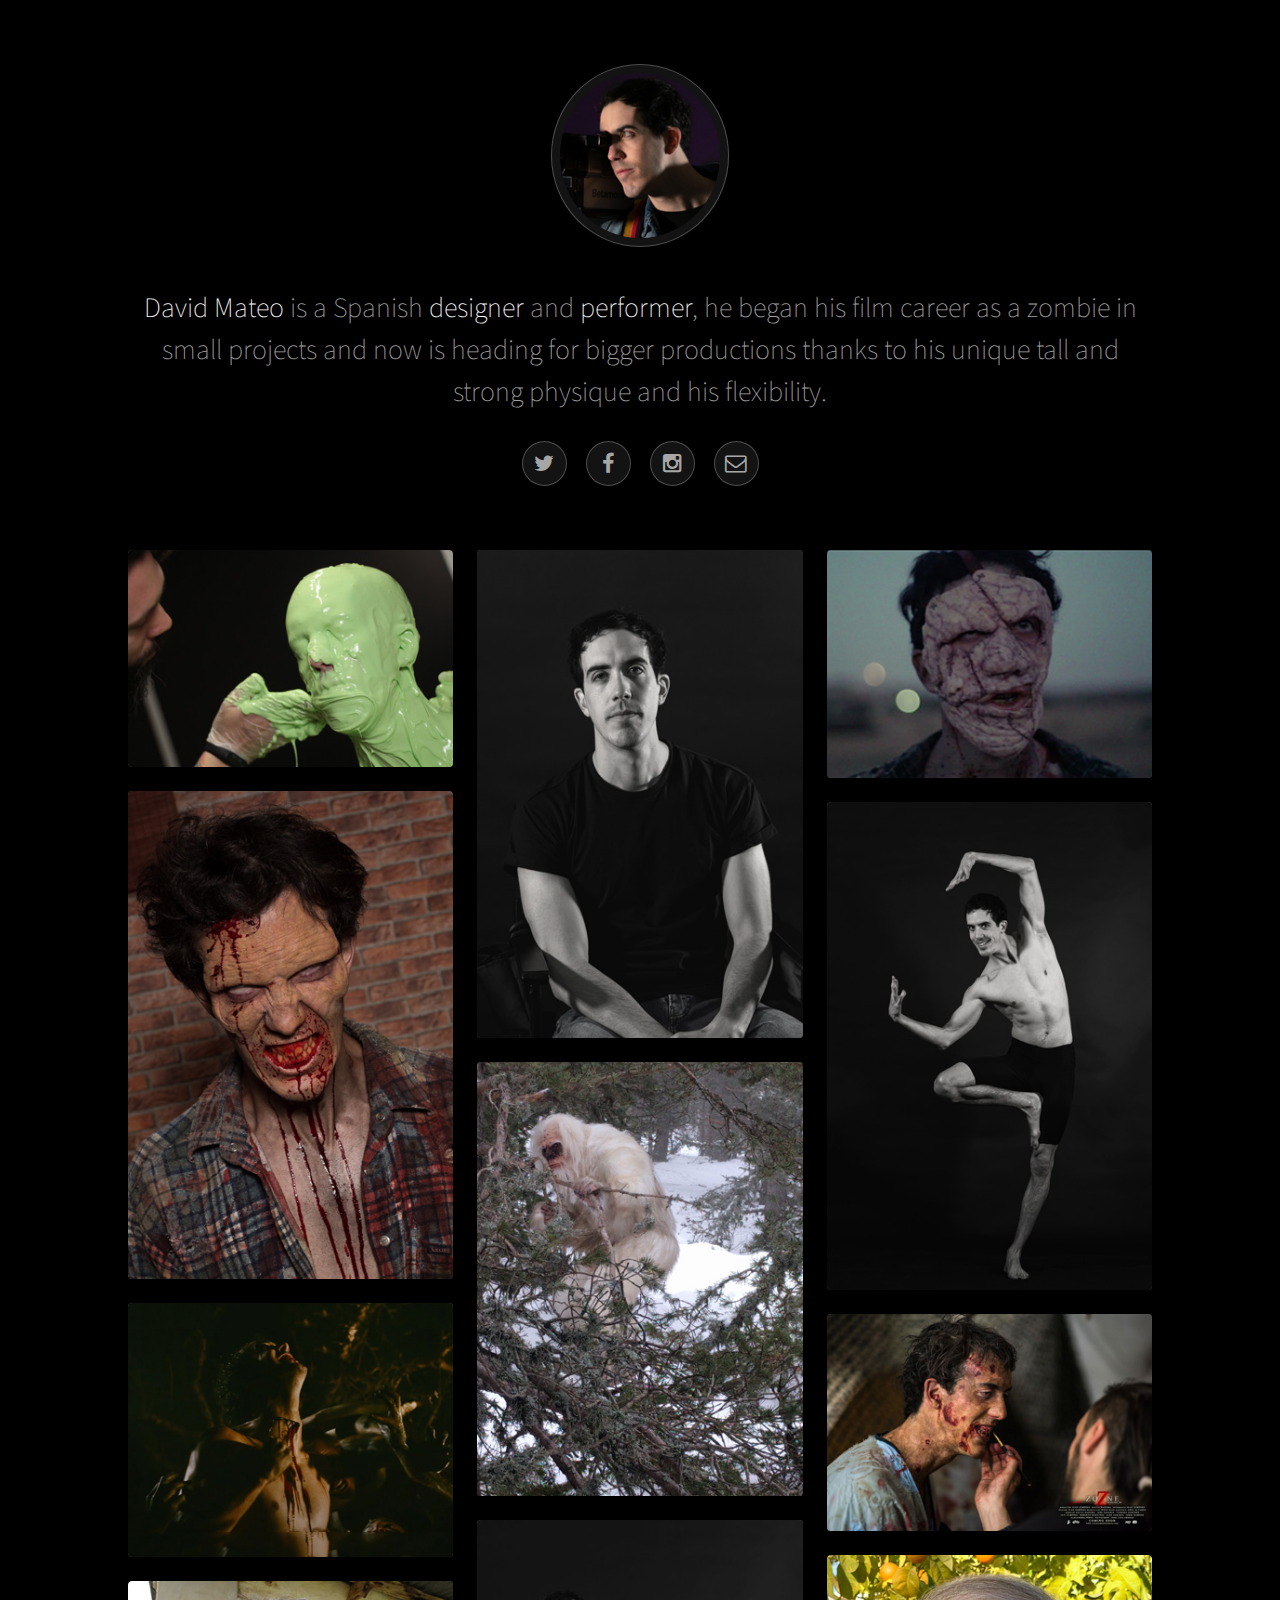
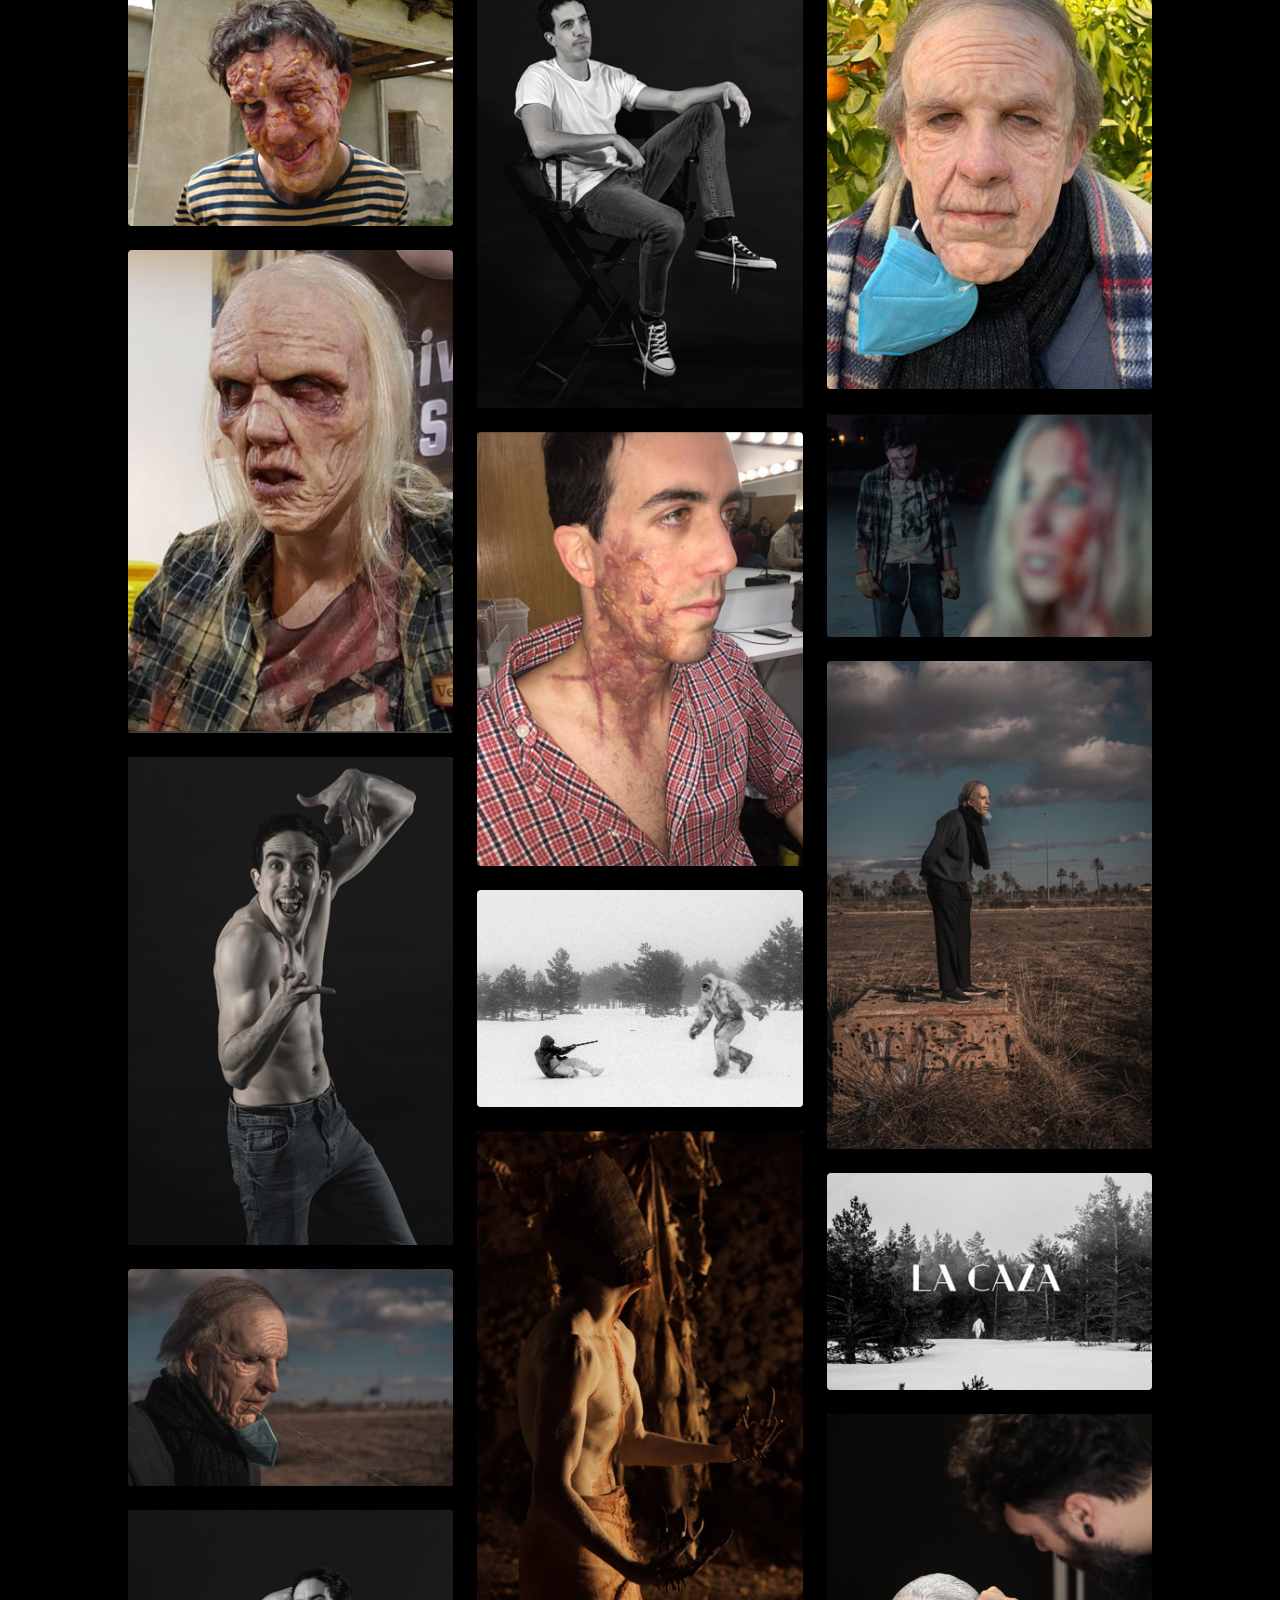
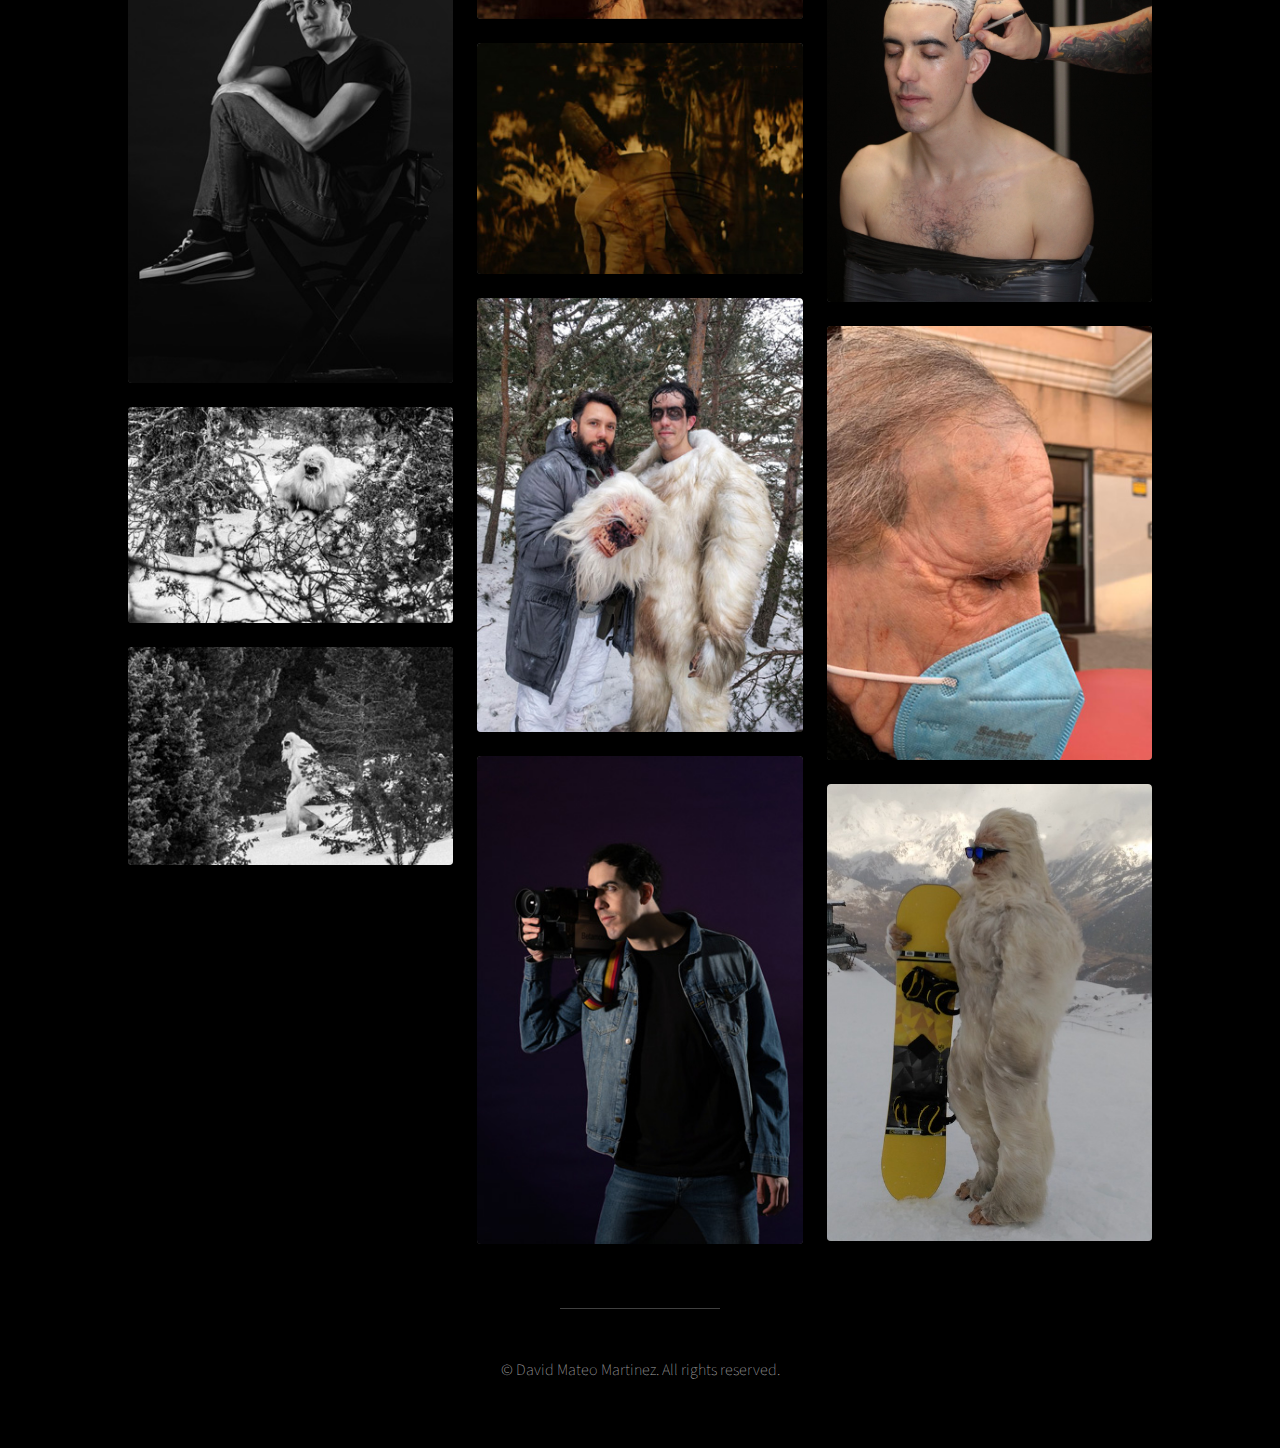
==== index.html @ 8a319081 "Yeti_Hawkers" ====
<!DOCTYPE HTML>
<!--
	Visualize by TEMPLATED
	templated.co @templatedco
	Released for free under the Creative Commons Attribution 3.0 license (templated.co/license)
-->
<html>
	<head>
		<title>Visualize by TEMPLATED</title>
		<meta charset="utf-8" />
		<meta name="viewport" content="width=device-width, initial-scale=1" />
		<link rel="stylesheet" href="assets/css/main.css" />
	</head>
	<body>

		<!-- Wrapper -->
			<div id="wrapper">

				<!-- Header -->
					<header id="header">
						<span class="avatar"><img src="images/avatar.jpg" alt="" /></span>
						<h1><strong>David Mateo</strong>  is a Spanish <strong>designer</strong> and <strong>performer</strong>, he began his film career as a zombie in small projects and now is heading for bigger productions thanks to his unique tall and strong physique and his flexibility.</h1>
						<ul class="icons">
							<li><a href="https://twitter.com/Davigi" class="icon style2 fa-twitter"><span class="label">Twitter</span></a></li>
							<li><a href="https://www.facebook.com/davigi" class="icon style2 fa-facebook"><span class="label">Facebook</span></a></li>
							<li><a href="https://www.instagram.com/davigimon/" class="icon style2 fa-instagram"><span class="label">Instagram</span></a></li>
							<li><a href="mailto:davigides@gmail.com" class="icon style2 fa-envelope-o"><span class="label">Email</span></a></li>
						</ul>
					</header>

				<!-- Main -->
					<section id="main">

						<!-- Thumbnails -->
							<section class="thumbnails">
								<!-- Fila izquierda -->
								<div>
									<a href="images/fulls/slime.jpg">
										<img src="images/thumbs/slime.jpg" alt="" />
										<!-- <h3>Texto imagen 1</h3> -->
									</a>
									<a href="images/fulls/Zombie_salva01.jpg">
										<img src="images/thumbs/Zombie_salva01.jpg" alt="" />
										
									</a>
									<a href="images/fulls/Skordas_2.jpg">
										<img src="images/thumbs/Skordas_2.jpg" alt="" />
										
									</a>
									<a href="images/fulls/Radiactive_boy.jpg">
										<img src="images/thumbs/Radiactive_boy.jpg" alt="" />
									
									</a>
									<a href="images/fulls/zombie_salon.jpg">
										<img src="images/thumbs/zombie_salon.jpg" alt="" />
										
									</a>
									<a href="images/fulls/photobook-2.jpg">
										<img src="images/thumbs/photobook-2.jpg" alt="" />
										
									</a>
									<a href="images/fulls/viejo_2.jpeg">
										<img src="images/thumbs/viejo_2.jpg" alt="" />
										
									</a>
									<a href="images/fulls/photobook-3.jpg">
										<img src="images/thumbs/photobook-3.jpg" alt="" />
										
									</a>
									<a href="images/fulls/caza2.jpg">
										<img src="images/thumbs/caza2.jpg" alt="" />
										
									</a>
									<a href="images/fulls/caza3.jpg">
										<img src="images/thumbs/caza3.jpg" alt="" />
										
									</a>

								</div>
								<div>
									<!-- Fila centro -->
									<a href="images/fulls/photobook-1.jpg">
										<img src="images/thumbs/photobook-1.jpg" alt="" />
										
									</a>
									
									<a href="images/fulls/Yeti_1.jpg">
										<img src="images/thumbs/Yeti_1.jpg" alt="" />
										
									</a>
									<a href="images/fulls/photobook-4.jpg">
										<img src="images/thumbs/photobook-4.jpg" alt="" />
									
									</a>
									<a href="images/fulls/Curso_1.jpg">
										<img src="images/thumbs/Curso_1.jpg" alt="" />
										
									</a>
									<a href="images/fulls/caza1.jpg">
										<img src="images/thumbs/caza1.jpg" alt="" />
										
									</a>
									<a href="images/fulls/Skordas_1.jpeg">
										<img src="images/thumbs/Skordas_1.jpg" alt="" />
										
									</a>
									<a href="images/fulls/Skordas_3.jpg">
										<img src="images/thumbs/Skordas_3.jpg" alt="" />
									
									</a>
									<a href="images/fulls/Yeti_previa.jpg">
										<img src="images/thumbs/Yeti_previa.jpg" alt="" />
										
									</a>
									
									<a href="images/fulls/photobook-5.jpg">
										<img src="images/thumbs/photobook-5.jpg" alt="" />
									
									</a>
								</div>
								<div>
									<!-- Fila derecha -->
									<a href="images/fulls/Venis_2.jpg">
										<img src="images/thumbs/Venis_2.jpg" alt="" />
								
									</a>
									
									<a href="images/fulls/photobook-6.jpg">
										<img src="images/thumbs/photobook-6.jpg" alt="" />
									</a>

									<a href="images/fulls/ZoneZ_1.jpg">
										<img src="images/thumbs/ZoneZ_1.jpg" alt="" />
									</a>
									
									<a href="images/fulls/viejo_4.jpeg">
										<img src="images/thumbs/viejo_4.jpg" alt="" />
									</a>

									<a href="images/fulls/Venis_1.jpg">
										<img src="images/thumbs/Venis_1.jpg" alt="" />
									</a>

									<a href="images/fulls/viejo_1.jpeg">
										<img src="images/thumbs/viejo_1.jpg" alt="" />
									</a>

									<a href="images/fulls/caza4.jpg">
										<img src="images/thumbs/caza4.jpg" alt="" />
									</a>

									<a href="images/fulls/molde.jpeg">
										<img src="images/thumbs/molde.jpeg" alt="" />
									</a>

									<a href="images/fulls/viejo_3.jpeg">
										<img src="images/thumbs/viejo_3.jpg" alt="" />
									</a>

									<a href="images/fulls/Yeti_hawkers.jpeg">
										<img src="images/thumbs/Yeti_hawkers.jpeg" alt="" />
									</a>
									
								</div>
							</section>

					</section>

				<!-- Footer -->
					<footer id="footer">
						<p>&copy; David Mateo Martinez. All rights reserved.</a></p>
					</footer>

			</div>

		<!-- Scripts -->
			<script src="assets/js/jquery.min.js"></script>
			<script src="assets/js/jquery.poptrox.min.js"></script>
			<script src="assets/js/skel.min.js"></script>
			<script src="assets/js/main.js"></script>

	</body>
</html>
---- assets/css/main.css ----
@charset "UTF-8";
@import url(font-awesome.min.css);
@import url("http://fonts.googleapis.com/css?family=Source+Sans+Pro:200");

/*
	Visualize by TEMPLATED
	templated.co @templatedco
	Released for free under the Creative Commons Attribution 3.0 license (templated.co/license)
*/

/* Reset */

	html, body, div, span, applet, object, iframe, h1, h2, h3, h4, h5, h6, p, blockquote, pre, a, abbr, acronym, address, big, cite, code, del, dfn, em, img, ins, kbd, q, s, samp, small, strike, strong, sub, sup, tt, var, b, u, i, center, dl, dt, dd, ol, ul, li, fieldset, form, label, legend, table, caption, tbody, tfoot, thead, tr, th, td, article, aside, canvas, details, embed, figure, figcaption, footer, header, hgroup, menu, nav, output, ruby, section, summary, time, mark, audio, video {
		margin: 0;
		padding: 0;
		border: 0;
		font-size: 100%;
		font: inherit;
		vertical-align: baseline;
	}

	article, aside, details, figcaption, figure, footer, header, hgroup, menu, nav, section {
		display: block;
	}

	body {
		line-height: 1;
	}

	ol, ul {
		list-style: none;
	}

	blockquote, q {
		quotes: none;
	}

	blockquote:before, blockquote:after, q:before, q:after {
		content: '';
		content: none;
	}

	table {
		border-collapse: collapse;
		border-spacing: 0;
	}

	body {
		-webkit-text-size-adjust: none;
	}

/* Box Model */

	*, *:before, *:after {
		-moz-box-sizing: border-box;
		-webkit-box-sizing: border-box;
		box-sizing: border-box;
	}

/* Grid */

	.row {
		border-bottom: solid 1px transparent;
		-moz-box-sizing: border-box;
		-webkit-box-sizing: border-box;
		box-sizing: border-box;
	}

	.row > * {
		float: left;
		-moz-box-sizing: border-box;
		-webkit-box-sizing: border-box;
		box-sizing: border-box;
	}

	.row:after, .row:before {
		content: '';
		display: block;
		clear: both;
		height: 0;
	}

	.row.uniform > * > :first-child {
		margin-top: 0;
	}

	.row.uniform > * > :last-child {
		margin-bottom: 0;
	}

	.row.\30 \25 > * {
		padding: 0 0 0 0em;
	}

	.row.\30 \25 {
		margin: 0 0 -1px 0em;
	}

	.row.uniform.\30 \25 > * {
		padding: 0em 0 0 0em;
	}

	.row.uniform.\30 \25 {
		margin: 0em 0 -1px 0em;
	}

	.row > * {
		padding: 0 0 0 2em;
	}

	.row {
		margin: 0 0 -1px -2em;
	}

	.row.uniform > * {
		padding: 2em 0 0 2em;
	}

	.row.uniform {
		margin: -2em 0 -1px -2em;
	}

	.row.\32 00\25 > * {
		padding: 0 0 0 4em;
	}

	.row.\32 00\25 {
		margin: 0 0 -1px -4em;
	}

	.row.uniform.\32 00\25 > * {
		padding: 4em 0 0 4em;
	}

	.row.uniform.\32 00\25 {
		margin: -4em 0 -1px -4em;
	}

	.row.\31 50\25 > * {
		padding: 0 0 0 3em;
	}

	.row.\31 50\25 {
		margin: 0 0 -1px -3em;
	}

	.row.uniform.\31 50\25 > * {
		padding: 3em 0 0 3em;
	}

	.row.uniform.\31 50\25 {
		margin: -3em 0 -1px -3em;
	}

	.row.\35 0\25 > * {
		padding: 0 0 0 1em;
	}

	.row.\35 0\25 {
		margin: 0 0 -1px -1em;
	}

	.row.uniform.\35 0\25 > * {
		padding: 1em 0 0 1em;
	}

	.row.uniform.\35 0\25 {
		margin: -1em 0 -1px -1em;
	}

	.row.\32 5\25 > * {
		padding: 0 0 0 0.5em;
	}

	.row.\32 5\25 {
		margin: 0 0 -1px -0.5em;
	}

	.row.uniform.\32 5\25 > * {
		padding: 0.5em 0 0 0.5em;
	}

	.row.uniform.\32 5\25 {
		margin: -0.5em 0 -1px -0.5em;
	}

	.\31 2u, .\31 2u\24 {
		width: 100%;
		clear: none;
		margin-left: 0;
	}

	.\31 1u, .\31 1u\24 {
		width: 91.6666666667%;
		clear: none;
		margin-left: 0;
	}

	.\31 0u, .\31 0u\24 {
		width: 83.3333333333%;
		clear: none;
		margin-left: 0;
	}

	.\39 u, .\39 u\24 {
		width: 75%;
		clear: none;
		margin-left: 0;
	}

	.\38 u, .\38 u\24 {
		width: 66.6666666667%;
		clear: none;
		margin-left: 0;
	}

	.\37 u, .\37 u\24 {
		width: 58.3333333333%;
		clear: none;
		margin-left: 0;
	}

	.\36 u, .\36 u\24 {
		width: 50%;
		clear: none;
		margin-left: 0;
	}

	.\35 u, .\35 u\24 {
		width: 41.6666666667%;
		clear: none;
		margin-left: 0;
	}

	.\34 u, .\34 u\24 {
		width: 33.3333333333%;
		clear: none;
		margin-left: 0;
	}

	.\33 u, .\33 u\24 {
		width: 25%;
		clear: none;
		margin-left: 0;
	}

	.\32 u, .\32 u\24 {
		width: 16.6666666667%;
		clear: none;
		margin-left: 0;
	}

	.\31 u, .\31 u\24 {
		width: 8.3333333333%;
		clear: none;
		margin-left: 0;
	}

	.\31 2u\24 + *,
	.\31 1u\24 + *,
	.\31 0u\24 + *,
	.\39 u\24 + *,
	.\38 u\24 + *,
	.\37 u\24 + *,
	.\36 u\24 + *,
	.\35 u\24 + *,
	.\34 u\24 + *,
	.\33 u\24 + *,
	.\32 u\24 + *,
	.\31 u\24 + * {
		clear: left;
	}

	.\-11u {
		margin-left: 91.66667%;
	}

	.\-10u {
		margin-left: 83.33333%;
	}

	.\-9u {
		margin-left: 75%;
	}

	.\-8u {
		margin-left: 66.66667%;
	}

	.\-7u {
		margin-left: 58.33333%;
	}

	.\-6u {
		margin-left: 50%;
	}

	.\-5u {
		margin-left: 41.66667%;
	}

	.\-4u {
		margin-left: 33.33333%;
	}

	.\-3u {
		margin-left: 25%;
	}

	.\-2u {
		margin-left: 16.66667%;
	}

	.\-1u {
		margin-left: 8.33333%;
	}

	@media screen and (max-width: 1680px) {

		.row > * {
			padding: 0 0 0 2em;
		}

		.row {
			margin: 0 0 -1px -2em;
		}

		.row.uniform > * {
			padding: 2em 0 0 2em;
		}

		.row.uniform {
			margin: -2em 0 -1px -2em;
		}

		.row.\32 00\25 > * {
			padding: 0 0 0 4em;
		}

		.row.\32 00\25 {
			margin: 0 0 -1px -4em;
		}

		.row.uniform.\32 00\25 > * {
			padding: 4em 0 0 4em;
		}

		.row.uniform.\32 00\25 {
			margin: -4em 0 -1px -4em;
		}

		.row.\31 50\25 > * {
			padding: 0 0 0 3em;
		}

		.row.\31 50\25 {
			margin: 0 0 -1px -3em;
		}

		.row.uniform.\31 50\25 > * {
			padding: 3em 0 0 3em;
		}

		.row.uniform.\31 50\25 {
			margin: -3em 0 -1px -3em;
		}

		.row.\35 0\25 > * {
			padding: 0 0 0 1em;
		}

		.row.\35 0\25 {
			margin: 0 0 -1px -1em;
		}

		.row.uniform.\35 0\25 > * {
			padding: 1em 0 0 1em;
		}

		.row.uniform.\35 0\25 {
			margin: -1em 0 -1px -1em;
		}

		.row.\32 5\25 > * {
			padding: 0 0 0 0.5em;
		}

		.row.\32 5\25 {
			margin: 0 0 -1px -0.5em;
		}

		.row.uniform.\32 5\25 > * {
			padding: 0.5em 0 0 0.5em;
		}

		.row.uniform.\32 5\25 {
			margin: -0.5em 0 -1px -0.5em;
		}

		.\31 2u\28xlarge\29, .\31 2u\24\28xlarge\29 {
			width: 100%;
			clear: none;
			margin-left: 0;
		}

		.\31 1u\28xlarge\29, .\31 1u\24\28xlarge\29 {
			width: 91.6666666667%;
			clear: none;
			margin-left: 0;
		}

		.\31 0u\28xlarge\29, .\31 0u\24\28xlarge\29 {
			width: 83.3333333333%;
			clear: none;
			margin-left: 0;
		}

		.\39 u\28xlarge\29, .\39 u\24\28xlarge\29 {
			width: 75%;
			clear: none;
			margin-left: 0;
		}

		.\38 u\28xlarge\29, .\38 u\24\28xlarge\29 {
			width: 66.6666666667%;
			clear: none;
			margin-left: 0;
		}

		.\37 u\28xlarge\29, .\37 u\24\28xlarge\29 {
			width: 58.3333333333%;
			clear: none;
			margin-left: 0;
		}

		.\36 u\28xlarge\29, .\36 u\24\28xlarge\29 {
			width: 50%;
			clear: none;
			margin-left: 0;
		}

		.\35 u\28xlarge\29, .\35 u\24\28xlarge\29 {
			width: 41.6666666667%;
			clear: none;
			margin-left: 0;
		}

		.\34 u\28xlarge\29, .\34 u\24\28xlarge\29 {
			width: 33.3333333333%;
			clear: none;
			margin-left: 0;
		}

		.\33 u\28xlarge\29, .\33 u\24\28xlarge\29 {
			width: 25%;
			clear: none;
			margin-left: 0;
		}

		.\32 u\28xlarge\29, .\32 u\24\28xlarge\29 {
			width: 16.6666666667%;
			clear: none;
			margin-left: 0;
		}

		.\31 u\28xlarge\29, .\31 u\24\28xlarge\29 {
			width: 8.3333333333%;
			clear: none;
			margin-left: 0;
		}

		.\31 2u\24\28xlarge\29 + *,
		.\31 1u\24\28xlarge\29 + *,
		.\31 0u\24\28xlarge\29 + *,
		.\39 u\24\28xlarge\29 + *,
		.\38 u\24\28xlarge\29 + *,
		.\37 u\24\28xlarge\29 + *,
		.\36 u\24\28xlarge\29 + *,
		.\35 u\24\28xlarge\29 + *,
		.\34 u\24\28xlarge\29 + *,
		.\33 u\24\28xlarge\29 + *,
		.\32 u\24\28xlarge\29 + *,
		.\31 u\24\28xlarge\29 + * {
			clear: left;
		}

		.\-11u\28xlarge\29 {
			margin-left: 91.66667%;
		}

		.\-10u\28xlarge\29 {
			margin-left: 83.33333%;
		}

		.\-9u\28xlarge\29 {
			margin-left: 75%;
		}

		.\-8u\28xlarge\29 {
			margin-left: 66.66667%;
		}

		.\-7u\28xlarge\29 {
			margin-left: 58.33333%;
		}

		.\-6u\28xlarge\29 {
			margin-left: 50%;
		}

		.\-5u\28xlarge\29 {
			margin-left: 41.66667%;
		}

		.\-4u\28xlarge\29 {
			margin-left: 33.33333%;
		}

		.\-3u\28xlarge\29 {
			margin-left: 25%;
		}

		.\-2u\28xlarge\29 {
			margin-left: 16.66667%;
		}

		.\-1u\28xlarge\29 {
			margin-left: 8.33333%;
		}

	}

	@media screen and (max-width: 1280px) {

		.row > * {
			padding: 0 0 0 2em;
		}

		.row {
			margin: 0 0 -1px -2em;
		}

		.row.uniform > * {
			padding: 2em 0 0 2em;
		}

		.row.uniform {
			margin: -2em 0 -1px -2em;
		}

		.row.\32 00\25 > * {
			padding: 0 0 0 4em;
		}

		.row.\32 00\25 {
			margin: 0 0 -1px -4em;
		}

		.row.uniform.\32 00\25 > * {
			padding: 4em 0 0 4em;
		}

		.row.uniform.\32 00\25 {
			margin: -4em 0 -1px -4em;
		}

		.row.\31 50\25 > * {
			padding: 0 0 0 3em;
		}

		.row.\31 50\25 {
			margin: 0 0 -1px -3em;
		}

		.row.uniform.\31 50\25 > * {
			padding: 3em 0 0 3em;
		}

		.row.uniform.\31 50\25 {
			margin: -3em 0 -1px -3em;
		}

		.row.\35 0\25 > * {
			padding: 0 0 0 1em;
		}

		.row.\35 0\25 {
			margin: 0 0 -1px -1em;
		}

		.row.uniform.\35 0\25 > * {
			padding: 1em 0 0 1em;
		}

		.row.uniform.\35 0\25 {
			margin: -1em 0 -1px -1em;
		}

		.row.\32 5\25 > * {
			padding: 0 0 0 0.5em;
		}

		.row.\32 5\25 {
			margin: 0 0 -1px -0.5em;
		}

		.row.uniform.\32 5\25 > * {
			padding: 0.5em 0 0 0.5em;
		}

		.row.uniform.\32 5\25 {
			margin: -0.5em 0 -1px -0.5em;
		}

		.\31 2u\28large\29, .\31 2u\24\28large\29 {
			width: 100%;
			clear: none;
			margin-left: 0;
		}

		.\31 1u\28large\29, .\31 1u\24\28large\29 {
			width: 91.6666666667%;
			clear: none;
			margin-left: 0;
		}

		.\31 0u\28large\29, .\31 0u\24\28large\29 {
			width: 83.3333333333%;
			clear: none;
			margin-left: 0;
		}

		.\39 u\28large\29, .\39 u\24\28large\29 {
			width: 75%;
			clear: none;
			margin-left: 0;
		}

		.\38 u\28large\29, .\38 u\24\28large\29 {
			width: 66.6666666667%;
			clear: none;
			margin-left: 0;
		}

		.\37 u\28large\29, .\37 u\24\28large\29 {
			width: 58.3333333333%;
			clear: none;
			margin-left: 0;
		}

		.\36 u\28large\29, .\36 u\24\28large\29 {
			width: 50%;
			clear: none;
			margin-left: 0;
		}

		.\35 u\28large\29, .\35 u\24\28large\29 {
			width: 41.6666666667%;
			clear: none;
			margin-left: 0;
		}

		.\34 u\28large\29, .\34 u\24\28large\29 {
			width: 33.3333333333%;
			clear: none;
			margin-left: 0;
		}

		.\33 u\28large\29, .\33 u\24\28large\29 {
			width: 25%;
			clear: none;
			margin-left: 0;
		}

		.\32 u\28large\29, .\32 u\24\28large\29 {
			width: 16.6666666667%;
			clear: none;
			margin-left: 0;
		}

		.\31 u\28large\29, .\31 u\24\28large\29 {
			width: 8.3333333333%;
			clear: none;
			margin-left: 0;
		}

		.\31 2u\24\28large\29 + *,
		.\31 1u\24\28large\29 + *,
		.\31 0u\24\28large\29 + *,
		.\39 u\24\28large\29 + *,
		.\38 u\24\28large\29 + *,
		.\37 u\24\28large\29 + *,
		.\36 u\24\28large\29 + *,
		.\35 u\24\28large\29 + *,
		.\34 u\24\28large\29 + *,
		.\33 u\24\28large\29 + *,
		.\32 u\24\28large\29 + *,
		.\31 u\24\28large\29 + * {
			clear: left;
		}

		.\-11u\28large\29 {
			margin-left: 91.66667%;
		}

		.\-10u\28large\29 {
			margin-left: 83.33333%;
		}

		.\-9u\28large\29 {
			margin-left: 75%;
		}

		.\-8u\28large\29 {
			margin-left: 66.66667%;
		}

		.\-7u\28large\29 {
			margin-left: 58.33333%;
		}

		.\-6u\28large\29 {
			margin-left: 50%;
		}

		.\-5u\28large\29 {
			margin-left: 41.66667%;
		}

		.\-4u\28large\29 {
			margin-left: 33.33333%;
		}

		.\-3u\28large\29 {
			margin-left: 25%;
		}

		.\-2u\28large\29 {
			margin-left: 16.66667%;
		}

		.\-1u\28large\29 {
			margin-left: 8.33333%;
		}

	}

	@media screen and (max-width: 980px) {

		.row > * {
			padding: 0 0 0 2em;
		}

		.row {
			margin: 0 0 -1px -2em;
		}

		.row.uniform > * {
			padding: 2em 0 0 2em;
		}

		.row.uniform {
			margin: -2em 0 -1px -2em;
		}

		.row.\32 00\25 > * {
			padding: 0 0 0 4em;
		}

		.row.\32 00\25 {
			margin: 0 0 -1px -4em;
		}

		.row.uniform.\32 00\25 > * {
			padding: 4em 0 0 4em;
		}

		.row.uniform.\32 00\25 {
			margin: -4em 0 -1px -4em;
		}

		.row.\31 50\25 > * {
			padding: 0 0 0 3em;
		}

		.row.\31 50\25 {
			margin: 0 0 -1px -3em;
		}

		.row.uniform.\31 50\25 > * {
			padding: 3em 0 0 3em;
		}

		.row.uniform.\31 50\25 {
			margin: -3em 0 -1px -3em;
		}

		.row.\35 0\25 > * {
			padding: 0 0 0 1em;
		}

		.row.\35 0\25 {
			margin: 0 0 -1px -1em;
		}

		.row.uniform.\35 0\25 > * {
			padding: 1em 0 0 1em;
		}

		.row.uniform.\35 0\25 {
			margin: -1em 0 -1px -1em;
		}

		.row.\32 5\25 > * {
			padding: 0 0 0 0.5em;
		}

		.row.\32 5\25 {
			margin: 0 0 -1px -0.5em;
		}

		.row.uniform.\32 5\25 > * {
			padding: 0.5em 0 0 0.5em;
		}

		.row.uniform.\32 5\25 {
			margin: -0.5em 0 -1px -0.5em;
		}

		.\31 2u\28medium\29, .\31 2u\24\28medium\29 {
			width: 100%;
			clear: none;
			margin-left: 0;
		}

		.\31 1u\28medium\29, .\31 1u\24\28medium\29 {
			width: 91.6666666667%;
			clear: none;
			margin-left: 0;
		}

		.\31 0u\28medium\29, .\31 0u\24\28medium\29 {
			width: 83.3333333333%;
			clear: none;
			margin-left: 0;
		}

		.\39 u\28medium\29, .\39 u\24\28medium\29 {
			width: 75%;
			clear: none;
			margin-left: 0;
		}

		.\38 u\28medium\29, .\38 u\24\28medium\29 {
			width: 66.6666666667%;
			clear: none;
			margin-left: 0;
		}

		.\37 u\28medium\29, .\37 u\24\28medium\29 {
			width: 58.3333333333%;
			clear: none;
			margin-left: 0;
		}

		.\36 u\28medium\29, .\36 u\24\28medium\29 {
			width: 50%;
			clear: none;
			margin-left: 0;
		}

		.\35 u\28medium\29, .\35 u\24\28medium\29 {
			width: 41.6666666667%;
			clear: none;
			margin-left: 0;
		}

		.\34 u\28medium\29, .\34 u\24\28medium\29 {
			width: 33.3333333333%;
			clear: none;
			margin-left: 0;
		}

		.\33 u\28medium\29, .\33 u\24\28medium\29 {
			width: 25%;
			clear: none;
			margin-left: 0;
		}

		.\32 u\28medium\29, .\32 u\24\28medium\29 {
			width: 16.6666666667%;
			clear: none;
			margin-left: 0;
		}

		.\31 u\28medium\29, .\31 u\24\28medium\29 {
			width: 8.3333333333%;
			clear: none;
			margin-left: 0;
		}

		.\31 2u\24\28medium\29 + *,
		.\31 1u\24\28medium\29 + *,
		.\31 0u\24\28medium\29 + *,
		.\39 u\24\28medium\29 + *,
		.\38 u\24\28medium\29 + *,
		.\37 u\24\28medium\29 + *,
		.\36 u\24\28medium\29 + *,
		.\35 u\24\28medium\29 + *,
		.\34 u\24\28medium\29 + *,
		.\33 u\24\28medium\29 + *,
		.\32 u\24\28medium\29 + *,
		.\31 u\24\28medium\29 + * {
			clear: left;
		}

		.\-11u\28medium\29 {
			margin-left: 91.66667%;
		}

		.\-10u\28medium\29 {
			margin-left: 83.33333%;
		}

		.\-9u\28medium\29 {
			margin-left: 75%;
		}

		.\-8u\28medium\29 {
			margin-left: 66.66667%;
		}

		.\-7u\28medium\29 {
			margin-left: 58.33333%;
		}

		.\-6u\28medium\29 {
			margin-left: 50%;
		}

		.\-5u\28medium\29 {
			margin-left: 41.66667%;
		}

		.\-4u\28medium\29 {
			margin-left: 33.33333%;
		}

		.\-3u\28medium\29 {
			margin-left: 25%;
		}

		.\-2u\28medium\29 {
			margin-left: 16.66667%;
		}

		.\-1u\28medium\29 {
			margin-left: 8.33333%;
		}

	}

	@media screen and (max-width: 736px) {

		.row > * {
			padding: 0 0 0 2em;
		}

		.row {
			margin: 0 0 -1px -2em;
		}

		.row.uniform > * {
			padding: 2em 0 0 2em;
		}

		.row.uniform {
			margin: -2em 0 -1px -2em;
		}

		.row.\32 00\25 > * {
			padding: 0 0 0 4em;
		}

		.row.\32 00\25 {
			margin: 0 0 -1px -4em;
		}

		.row.uniform.\32 00\25 > * {
			padding: 4em 0 0 4em;
		}

		.row.uniform.\32 00\25 {
			margin: -4em 0 -1px -4em;
		}

		.row.\31 50\25 > * {
			padding: 0 0 0 3em;
		}

		.row.\31 50\25 {
			margin: 0 0 -1px -3em;
		}

		.row.uniform.\31 50\25 > * {
			padding: 3em 0 0 3em;
		}

		.row.uniform.\31 50\25 {
			margin: -3em 0 -1px -3em;
		}

		.row.\35 0\25 > * {
			padding: 0 0 0 1em;
		}

		.row.\35 0\25 {
			margin: 0 0 -1px -1em;
		}

		.row.uniform.\35 0\25 > * {
			padding: 1em 0 0 1em;
		}

		.row.uniform.\35 0\25 {
			margin: -1em 0 -1px -1em;
		}

		.row.\32 5\25 > * {
			padding: 0 0 0 0.5em;
		}

		.row.\32 5\25 {
			margin: 0 0 -1px -0.5em;
		}

		.row.uniform.\32 5\25 > * {
			padding: 0.5em 0 0 0.5em;
		}

		.row.uniform.\32 5\25 {
			margin: -0.5em 0 -1px -0.5em;
		}

		.\31 2u\28small\29, .\31 2u\24\28small\29 {
			width: 100%;
			clear: none;
			margin-left: 0;
		}

		.\31 1u\28small\29, .\31 1u\24\28small\29 {
			width: 91.6666666667%;
			clear: none;
			margin-left: 0;
		}

		.\31 0u\28small\29, .\31 0u\24\28small\29 {
			width: 83.3333333333%;
			clear: none;
			margin-left: 0;
		}

		.\39 u\28small\29, .\39 u\24\28small\29 {
			width: 75%;
			clear: none;
			margin-left: 0;
		}

		.\38 u\28small\29, .\38 u\24\28small\29 {
			width: 66.6666666667%;
			clear: none;
			margin-left: 0;
		}

		.\37 u\28small\29, .\37 u\24\28small\29 {
			width: 58.3333333333%;
			clear: none;
			margin-left: 0;
		}

		.\36 u\28small\29, .\36 u\24\28small\29 {
			width: 50%;
			clear: none;
			margin-left: 0;
		}

		.\35 u\28small\29, .\35 u\24\28small\29 {
			width: 41.6666666667%;
			clear: none;
			margin-left: 0;
		}

		.\34 u\28small\29, .\34 u\24\28small\29 {
			width: 33.3333333333%;
			clear: none;
			margin-left: 0;
		}

		.\33 u\28small\29, .\33 u\24\28small\29 {
			width: 25%;
			clear: none;
			margin-left: 0;
		}

		.\32 u\28small\29, .\32 u\24\28small\29 {
			width: 16.6666666667%;
			clear: none;
			margin-left: 0;
		}

		.\31 u\28small\29, .\31 u\24\28small\29 {
			width: 8.3333333333%;
			clear: none;
			margin-left: 0;
		}

		.\31 2u\24\28small\29 + *,
		.\31 1u\24\28small\29 + *,
		.\31 0u\24\28small\29 + *,
		.\39 u\24\28small\29 + *,
		.\38 u\24\28small\29 + *,
		.\37 u\24\28small\29 + *,
		.\36 u\24\28small\29 + *,
		.\35 u\24\28small\29 + *,
		.\34 u\24\28small\29 + *,
		.\33 u\24\28small\29 + *,
		.\32 u\24\28small\29 + *,
		.\31 u\24\28small\29 + * {
			clear: left;
		}

		.\-11u\28small\29 {
			margin-left: 91.66667%;
		}

		.\-10u\28small\29 {
			margin-left: 83.33333%;
		}

		.\-9u\28small\29 {
			margin-left: 75%;
		}

		.\-8u\28small\29 {
			margin-left: 66.66667%;
		}

		.\-7u\28small\29 {
			margin-left: 58.33333%;
		}

		.\-6u\28small\29 {
			margin-left: 50%;
		}

		.\-5u\28small\29 {
			margin-left: 41.66667%;
		}

		.\-4u\28small\29 {
			margin-left: 33.33333%;
		}

		.\-3u\28small\29 {
			margin-left: 25%;
		}

		.\-2u\28small\29 {
			margin-left: 16.66667%;
		}

		.\-1u\28small\29 {
			margin-left: 8.33333%;
		}

	}

	@media screen and (max-width: 480px) {

		.row > * {
			padding: 0 0 0 2em;
		}

		.row {
			margin: 0 0 -1px -2em;
		}

		.row.uniform > * {
			padding: 2em 0 0 2em;
		}

		.row.uniform {
			margin: -2em 0 -1px -2em;
		}

		.row.\32 00\25 > * {
			padding: 0 0 0 4em;
		}

		.row.\32 00\25 {
			margin: 0 0 -1px -4em;
		}

		.row.uniform.\32 00\25 > * {
			padding: 4em 0 0 4em;
		}

		.row.uniform.\32 00\25 {
			margin: -4em 0 -1px -4em;
		}

		.row.\31 50\25 > * {
			padding: 0 0 0 3em;
		}

		.row.\31 50\25 {
			margin: 0 0 -1px -3em;
		}

		.row.uniform.\31 50\25 > * {
			padding: 3em 0 0 3em;
		}

		.row.uniform.\31 50\25 {
			margin: -3em 0 -1px -3em;
		}

		.row.\35 0\25 > * {
			padding: 0 0 0 1em;
		}

		.row.\35 0\25 {
			margin: 0 0 -1px -1em;
		}

		.row.uniform.\35 0\25 > * {
			padding: 1em 0 0 1em;
		}

		.row.uniform.\35 0\25 {
			margin: -1em 0 -1px -1em;
		}

		.row.\32 5\25 > * {
			padding: 0 0 0 0.5em;
		}

		.row.\32 5\25 {
			margin: 0 0 -1px -0.5em;
		}

		.row.uniform.\32 5\25 > * {
			padding: 0.5em 0 0 0.5em;
		}

		.row.uniform.\32 5\25 {
			margin: -0.5em 0 -1px -0.5em;
		}

		.\31 2u\28xsmall\29, .\31 2u\24\28xsmall\29 {
			width: 100%;
			clear: none;
			margin-left: 0;
		}

		.\31 1u\28xsmall\29, .\31 1u\24\28xsmall\29 {
			width: 91.6666666667%;
			clear: none;
			margin-left: 0;
		}

		.\31 0u\28xsmall\29, .\31 0u\24\28xsmall\29 {
			width: 83.3333333333%;
			clear: none;
			margin-left: 0;
		}

		.\39 u\28xsmall\29, .\39 u\24\28xsmall\29 {
			width: 75%;
			clear: none;
			margin-left: 0;
		}

		.\38 u\28xsmall\29, .\38 u\24\28xsmall\29 {
			width: 66.6666666667%;
			clear: none;
			margin-left: 0;
		}

		.\37 u\28xsmall\29, .\37 u\24\28xsmall\29 {
			width: 58.3333333333%;
			clear: none;
			margin-left: 0;
		}

		.\36 u\28xsmall\29, .\36 u\24\28xsmall\29 {
			width: 50%;
			clear: none;
			margin-left: 0;
		}

		.\35 u\28xsmall\29, .\35 u\24\28xsmall\29 {
			width: 41.6666666667%;
			clear: none;
			margin-left: 0;
		}

		.\34 u\28xsmall\29, .\34 u\24\28xsmall\29 {
			width: 33.3333333333%;
			clear: none;
			margin-left: 0;
		}

		.\33 u\28xsmall\29, .\33 u\24\28xsmall\29 {
			width: 25%;
			clear: none;
			margin-left: 0;
		}

		.\32 u\28xsmall\29, .\32 u\24\28xsmall\29 {
			width: 16.6666666667%;
			clear: none;
			margin-left: 0;
		}

		.\31 u\28xsmall\29, .\31 u\24\28xsmall\29 {
			width: 8.3333333333%;
			clear: none;
			margin-left: 0;
		}

		.\31 2u\24\28xsmall\29 + *,
		.\31 1u\24\28xsmall\29 + *,
		.\31 0u\24\28xsmall\29 + *,
		.\39 u\24\28xsmall\29 + *,
		.\38 u\24\28xsmall\29 + *,
		.\37 u\24\28xsmall\29 + *,
		.\36 u\24\28xsmall\29 + *,
		.\35 u\24\28xsmall\29 + *,
		.\34 u\24\28xsmall\29 + *,
		.\33 u\24\28xsmall\29 + *,
		.\32 u\24\28xsmall\29 + *,
		.\31 u\24\28xsmall\29 + * {
			clear: left;
		}

		.\-11u\28xsmall\29 {
			margin-left: 91.66667%;
		}

		.\-10u\28xsmall\29 {
			margin-left: 83.33333%;
		}

		.\-9u\28xsmall\29 {
			margin-left: 75%;
		}

		.\-8u\28xsmall\29 {
			margin-left: 66.66667%;
		}

		.\-7u\28xsmall\29 {
			margin-left: 58.33333%;
		}

		.\-6u\28xsmall\29 {
			margin-left: 50%;
		}

		.\-5u\28xsmall\29 {
			margin-left: 41.66667%;
		}

		.\-4u\28xsmall\29 {
			margin-left: 33.33333%;
		}

		.\-3u\28xsmall\29 {
			margin-left: 25%;
		}

		.\-2u\28xsmall\29 {
			margin-left: 16.66667%;
		}

		.\-1u\28xsmall\29 {
			margin-left: 8.33333%;
		}

	}

/* Basic */

	@-ms-viewport {
		width: device-width;
	}

	body {
		-ms-overflow-style: scrollbar;
	}

	@media screen and (max-width: 480px) {

		html, body {
			min-width: 320px;
		}

	}

	body {
		background-color: #000;
		background-image: url("../../images/bg.jpg");
		background-size: cover;
		background-position: top center;
	}

		body.is-loading *, body.is-loading *:before, body.is-loading *:after {
			-moz-animation: none !important;
			-webkit-animation: none !important;
			-ms-animation: none !important;
			animation: none !important;
			-moz-transition: none !important;
			-webkit-transition: none !important;
			-ms-transition: none !important;
			transition: none !important;
		}

/* Type */

	body, input, select, textarea {
		color: rgba(255, 255, 255, 0.65);
		font-family: "Source Sans Pro", Helvetica, sans-serif;
		font-size: 13pt;
		font-weight: 200;
		line-height: 1.65;
	}

		@media screen and (max-width: 1280px) {

			body, input, select, textarea {
				font-size: 12pt;
			}

		}

	a {
		color: inherit;
		text-decoration: none;
		border-bottom: dotted 1px rgba(255, 255, 255, 0.35);
		-moz-transition: border-bottom-color 0.2s ease-in-out, color 0.2s ease-in-out;
		-webkit-transition: border-bottom-color 0.2s ease-in-out, color 0.2s ease-in-out;
		-ms-transition: border-bottom-color 0.2s ease-in-out, color 0.2s ease-in-out;
		transition: border-bottom-color 0.2s ease-in-out, color 0.2s ease-in-out;
	}

		a:hover {
			color: #ffffff;
			border-bottom-color: transparent;
		}

	strong, b {
		color: #ffffff;
		font-weight: 200;
	}

	em, i {
		font-style: italic;
	}

	p {
		margin: 0 0 2em 0;
	}

	h1, h2, h3, h4, h5, h6 {
		color: #ffffff;
		font-weight: 200;
		line-height: 1.5;
		margin: 0 0 1em 0;
	}

		h1 a, h2 a, h3 a, h4 a, h5 a, h6 a {
			color: inherit;
			text-decoration: none;
		}

		@media screen and (max-width: 980px) {

			h1 br, h2 br, h3 br, h4 br, h5 br, h6 br {
				display: none;
			}

		}

	h1 {
		font-size: 1.75em;
	}

		@media screen and (max-width: 980px) {

			h1 {
				font-size: 1.5em;
			}

		}

		@media screen and (max-width: 736px) {

			h1 {
				font-size: 1.25em;
			}

		}

	h2 {
		font-size: 1.35em;
	}

		@media screen and (max-width: 736px) {

			h2 {
				font-size: 1em;
			}

		}

	h3 {
		font-size: 1em;
	}

	h4 {
		font-size: 1em;
	}

	h5 {
		font-size: 0.9em;
	}

	h6 {
		font-size: 0.7em;
	}

	sub {
		font-size: 0.8em;
		position: relative;
		top: 0.5em;
	}

	sup {
		font-size: 0.8em;
		position: relative;
		top: -0.5em;
	}

	blockquote {
		border-left: solid 4px rgba(255, 255, 255, 0.25);
		font-style: italic;
		margin: 0 0 2em 0;
		padding: 0.5em 0 0.5em 2em;
	}

	code {
		background: rgba(255, 255, 255, 0.075);
		border-radius: 4px;
		border: solid 1px rgba(255, 255, 255, 0.25);
		font-family: "Courier New", monospace;
		font-size: 0.9em;
		margin: 0 0.25em;
		padding: 0.25em 0.65em;
	}

	pre {
		-webkit-overflow-scrolling: touch;
		font-family: "Courier New", monospace;
		font-size: 0.9em;
		margin: 0 0 2em 0;
	}

		pre code {
			display: block;
			line-height: 1.75;
			padding: 1em 1.5em;
			overflow-x: auto;
		}

	hr {
		border: 0;
		border-bottom: solid 1px rgba(255, 255, 255, 0.25);
		margin: 2em 0;
	}

		hr.major {
			margin: 3em 0;
		}

	.align-left {
		text-align: left;
	}

	.align-center {
		text-align: center;
	}

	.align-right {
		text-align: right;
	}

/* Section/Article */

	section.special, article.special {
		text-align: center;
	}

	header p {
		color: rgba(255, 255, 255, 0.35);
		position: relative;
		margin: 0 0 1.5em 0;
	}

	header h2 + p {
		font-size: 1.25em;
		margin-top: -1em;
	}

	header h3 + p {
		font-size: 1.1em;
		margin-top: -0.8em;
	}

	header h4 + p,
	header h5 + p,
	header h6 + p {
		font-size: 0.9em;
		margin-top: -0.6em;
	}

/* Form */

	form {
		margin: 0 0 2em 0;
	}

	label {
		color: #ffffff;
		display: block;
		font-size: 0.9em;
		font-weight: 200;
		margin: 0 0 1em 0;
	}

	input[type="text"],
	input[type="password"],
	input[type="email"],
	input[type="tel"],
	select,
	textarea {
		-moz-appearance: none;
		-webkit-appearance: none;
		-ms-appearance: none;
		appearance: none;
		background: rgba(255, 255, 255, 0.075);
		border-radius: 4px;
		border: none;
		border: solid 1px rgba(255, 255, 255, 0.25);
		color: inherit;
		display: block;
		outline: 0;
		padding: 0 1em;
		text-decoration: none;
		width: 100%;
	}

		input[type="text"]:invalid,
		input[type="password"]:invalid,
		input[type="email"]:invalid,
		input[type="tel"]:invalid,
		select:invalid,
		textarea:invalid {
			box-shadow: none;
		}

		input[type="text"]:focus,
		input[type="password"]:focus,
		input[type="email"]:focus,
		input[type="tel"]:focus,
		select:focus,
		textarea:focus {
			border-color: #FF6382;
			box-shadow: 0 0 0 1px #FF6382;
		}

	.select-wrapper {
		text-decoration: none;
		display: block;
		position: relative;
	}

		.select-wrapper:before {
			content: "";
			-moz-osx-font-smoothing: grayscale;
			-webkit-font-smoothing: antialiased;
			font-family: FontAwesome;
			font-style: normal;
			font-weight: normal;
			text-transform: none !important;
		}

		.select-wrapper:before {
			color: rgba(255, 255, 255, 0.25);
			display: block;
			height: 2.75em;
			line-height: 2.75em;
			pointer-events: none;
			position: absolute;
			right: 0;
			text-align: center;
			top: 0;
			width: 2.75em;
		}

		.select-wrapper select::-ms-expand {
			display: none;
		}

	input[type="text"],
	input[type="password"],
	input[type="email"],
	select {
		height: 2.75em;
	}

	textarea {
		padding: 0.75em 1em;
	}

	input[type="checkbox"],
	input[type="radio"] {
		-moz-appearance: none;
		-webkit-appearance: none;
		-ms-appearance: none;
		appearance: none;
		display: block;
		float: left;
		margin-right: -2em;
		opacity: 0;
		width: 1em;
		z-index: -1;
	}

		input[type="checkbox"] + label,
		input[type="radio"] + label {
			text-decoration: none;
			color: rgba(255, 255, 255, 0.65);
			cursor: pointer;
			display: inline-block;
			font-size: 1em;
			font-weight: 200;
			padding-left: 2.4em;
			padding-right: 0.75em;
			position: relative;
		}

			input[type="checkbox"] + label:before,
			input[type="radio"] + label:before {
				-moz-osx-font-smoothing: grayscale;
				-webkit-font-smoothing: antialiased;
				font-family: FontAwesome;
				font-style: normal;
				font-weight: normal;
				text-transform: none !important;
			}

			input[type="checkbox"] + label:before,
			input[type="radio"] + label:before {
				background: rgba(255, 255, 255, 0.075);
				border-radius: 4px;
				border: solid 1px rgba(255, 255, 255, 0.25);
				content: '';
				display: inline-block;
				height: 1.65em;
				left: 0;
				line-height: 1.58125em;
				position: absolute;
				text-align: center;
				top: 0;
				width: 1.65em;
			}

		input[type="checkbox"]:checked + label:before,
		input[type="radio"]:checked + label:before {
			background: #FF6382;
			border-color: #FF6382;
			color: #ffffff;
			content: '\f00c';
		}

		input[type="checkbox"]:focus + label:before,
		input[type="radio"]:focus + label:before {
			border-color: #FF6382;
			box-shadow: 0 0 0 1px #FF6382;
		}

	input[type="checkbox"] + label:before {
		border-radius: 4px;
	}

	input[type="radio"] + label:before {
		border-radius: 100%;
	}

	::-webkit-input-placeholder {
		color: rgba(255, 255, 255, 0.35) !important;
		opacity: 1.0;
	}

	:-moz-placeholder {
		color: rgba(255, 255, 255, 0.35) !important;
		opacity: 1.0;
	}

	::-moz-placeholder {
		color: rgba(255, 255, 255, 0.35) !important;
		opacity: 1.0;
	}

	:-ms-input-placeholder {
		color: rgba(255, 255, 255, 0.35) !important;
		opacity: 1.0;
	}

	.formerize-placeholder {
		color: rgba(255, 255, 255, 0.35) !important;
		opacity: 1.0;
	}

/* Box */

	.box {
		border-radius: 4px;
		border: solid 1px rgba(255, 255, 255, 0.25);
		margin-bottom: 2em;
		padding: 1.5em;
	}

		.box > :last-child,
		.box > :last-child > :last-child,
		.box > :last-child > :last-child > :last-child {
			margin-bottom: 0;
		}

		.box.alt {
			border: 0;
			border-radius: 0;
			padding: 0;
		}

/* Icon */

	.icon {
		text-decoration: none;
		border-bottom: none;
		position: relative;
	}

		.icon:before {
			-moz-osx-font-smoothing: grayscale;
			-webkit-font-smoothing: antialiased;
			font-family: FontAwesome;
			font-style: normal;
			font-weight: normal;
			text-transform: none !important;
		}

		.icon > .label {
			display: none;
		}

		.icon.style2 {
			-moz-transition: all 0.2s ease;
			-webkit-transition: all 0.2s ease;
			-ms-transition: all 0.2s ease;
			transition: all 0.2s ease;
			border-radius: 100%;
			display: inline-block;
			padding: 0.5em;
			border: solid 1px rgba(255, 255, 255, 0.25);
			background-color: rgba(255, 255, 255, 0.075);
		}

			.icon.style2:before {
				display: block;
				width: 1.25em;
				height: 1.25em;
				line-height: 1.25em;
				font-size: 1.35em;
			}

			.icon.style2:hover {
				background-color: rgba(255, 255, 255, 0.25);
			}

			@media screen and (max-width: 736px) {

				.icon.style2:before {
					font-size: 1em;
				}

			}

/* Image */

	.image {
		border-radius: 4px;
		border: 0;
		display: inline-block;
		position: relative;
	}

		.image img {
			border-radius: 4px;
			display: block;
		}

		.image.left, .image.right {
			max-width: 40%;
		}

			.image.left img, .image.right img {
				width: 100%;
			}

		.image.left {
			float: left;
			padding: 0 1.5em 1em 0;
			top: 0.25em;
		}

		.image.right {
			float: right;
			padding: 0 0 1em 1.5em;
			top: 0.25em;
		}

		.image.fit {
			display: block;
			margin: 0 0 2em 0;
			width: 100%;
		}

			.image.fit img {
				width: 100%;
			}

		.image.main {
			display: block;
			margin: 0 0 3em 0;
			width: 100%;
		}

			.image.main img {
				width: 100%;
			}

/* List */

	ol {
		list-style: decimal;
		margin: 0 0 2em 0;
		padding-left: 1.25em;
	}

		ol li {
			padding-left: 0.25em;
		}

	ul {
		list-style: disc;
		margin: 0 0 2em 0;
		padding-left: 1em;
	}

		ul li {
			padding-left: 0.5em;
		}

		ul.alt {
			list-style: none;
			padding-left: 0;
		}

			ul.alt li {
				border-top: solid 1px rgba(255, 255, 255, 0.25);
				padding: 0.5em 0;
			}

				ul.alt li:first-child {
					border-top: 0;
					padding-top: 0;
				}

		ul.icons {
			cursor: default;
			list-style: none;
			padding-left: 0;
		}

			ul.icons li {
				display: inline-block;
				padding: 0 1em 0 0;
			}

				ul.icons li:last-child {
					padding-right: 0;
				}

		ul.actions {
			cursor: default;
			list-style: none;
			padding-left: 0;
		}

			ul.actions li {
				display: inline-block;
				padding: 0 1em 0 0;
				vertical-align: middle;
			}

				ul.actions li:last-child {
					padding-right: 0;
				}

			ul.actions.small li {
				padding: 0 0.5em 0 0;
			}

			ul.actions.vertical li {
				display: block;
				padding: 1em 0 0 0;
			}

				ul.actions.vertical li:first-child {
					padding-top: 0;
				}

				ul.actions.vertical li > * {
					margin-bottom: 0;
				}

			ul.actions.vertical.small li {
				padding: 0.5em 0 0 0;
			}

				ul.actions.vertical.small li:first-child {
					padding-top: 0;
				}

			ul.actions.fit {
				display: table;
				margin-left: -1em;
				padding: 0;
				table-layout: fixed;
				width: calc(100% + 1em);
			}

				ul.actions.fit li {
					display: table-cell;
					padding: 0 0 0 1em;
				}

					ul.actions.fit li > * {
						margin-bottom: 0;
					}

				ul.actions.fit.small {
					margin-left: -0.5em;
					width: calc(100% + 0.5em);
				}

					ul.actions.fit.small li {
						padding: 0 0 0 0.5em;
					}

			@media screen and (max-width: 480px) {

				ul.actions {
					margin: 0 0 2em 0;
				}

					ul.actions li {
						padding: 1em 0 0 0;
						display: block;
						text-align: center;
						width: 100%;
					}

						ul.actions li:first-child {
							padding-top: 0;
						}

						ul.actions li > * {
							width: 100%;
							margin: 0 !important;
						}

							ul.actions li > *.icon:before {
								margin-left: -2em;
							}

					ul.actions.small li {
						padding: 0.5em 0 0 0;
					}

						ul.actions.small li:first-child {
							padding-top: 0;
						}

			}

	dl {
		margin: 0 0 2em 0;
	}

		dl dt {
			display: block;
			font-weight: 200;
			margin: 0 0 1em 0;
		}

		dl dd {
			margin-left: 2em;
		}

/* Table */

	.table-wrapper {
		-webkit-overflow-scrolling: touch;
		overflow-x: auto;
	}

	table {
		margin: 0 0 2em 0;
		width: 100%;
	}

		table tbody tr {
			border: solid 1px rgba(255, 255, 255, 0.25);
			border-left: 0;
			border-right: 0;
		}

			table tbody tr:nth-child(2n + 1) {
				background-color: rgba(255, 255, 255, 0.075);
			}

		table td {
			padding: 0.75em 0.75em;
		}

		table th {
			color: #ffffff;
			font-size: 0.9em;
			font-weight: 200;
			padding: 0 0.75em 0.75em 0.75em;
			text-align: left;
		}

		table thead {
			border-bottom: solid 2px rgba(255, 255, 255, 0.25);
		}

		table tfoot {
			border-top: solid 2px rgba(255, 255, 255, 0.25);
		}

		table.alt {
			border-collapse: separate;
		}

			table.alt tbody tr td {
				border: solid 1px rgba(255, 255, 255, 0.25);
				border-left-width: 0;
				border-top-width: 0;
			}

				table.alt tbody tr td:first-child {
					border-left-width: 1px;
				}

			table.alt tbody tr:first-child td {
				border-top-width: 1px;
			}

			table.alt thead {
				border-bottom: 0;
			}

			table.alt tfoot {
				border-top: 0;
			}

/* Button */

	input[type="submit"],
	input[type="reset"],
	input[type="button"],
	button,
	.button {
		-moz-appearance: none;
		-webkit-appearance: none;
		-ms-appearance: none;
		appearance: none;
		-moz-transition: background-color 0.2s ease-in-out, color 0.2s ease-in-out;
		-webkit-transition: background-color 0.2s ease-in-out, color 0.2s ease-in-out;
		-ms-transition: background-color 0.2s ease-in-out, color 0.2s ease-in-out;
		transition: background-color 0.2s ease-in-out, color 0.2s ease-in-out;
		background-color: #FF6382;
		border-radius: 4px;
		border: 0;
		color: !important;
		cursor: pointer;
		display: inline-block;
		font-weight: 200;
		height: 2.85em;
		line-height: 2.95em;
		padding: 0 1.5em;
		text-align: center;
		text-decoration: none;
		white-space: nowrap;
	}

		input[type="submit"]:hover,
		input[type="reset"]:hover,
		input[type="button"]:hover,
		button:hover,
		.button:hover {
			background-color: #ff7c96;
		}

		input[type="submit"]:active,
		input[type="reset"]:active,
		input[type="button"]:active,
		button:active,
		.button:active {
			background-color: #ff496e;
		}

		input[type="submit"].icon,
		input[type="reset"].icon,
		input[type="button"].icon,
		button.icon,
		.button.icon {
			padding-left: 1.35em;
		}

			input[type="submit"].icon:before,
			input[type="reset"].icon:before,
			input[type="button"].icon:before,
			button.icon:before,
			.button.icon:before {
				margin-right: 0.5em;
			}

		input[type="submit"].fit,
		input[type="reset"].fit,
		input[type="button"].fit,
		button.fit,
		.button.fit {
			display: block;
			margin: 0 0 1em 0;
			width: 100%;
		}

		input[type="submit"].small,
		input[type="reset"].small,
		input[type="button"].small,
		button.small,
		.button.small {
			font-size: 0.8em;
		}

		input[type="submit"].big,
		input[type="reset"].big,
		input[type="button"].big,
		button.big,
		.button.big {
			font-size: 1.35em;
		}

		input[type="submit"].alt,
		input[type="reset"].alt,
		input[type="button"].alt,
		button.alt,
		.button.alt {
			background-color: transparent;
			box-shadow: inset 0 0 0 2px rgba(255, 255, 255, 0.25);
			color: #ffffff !important;
		}

			input[type="submit"].alt:hover,
			input[type="reset"].alt:hover,
			input[type="button"].alt:hover,
			button.alt:hover,
			.button.alt:hover {
				background-color: rgba(255, 255, 255, 0.075);
			}

			input[type="submit"].alt:active,
			input[type="reset"].alt:active,
			input[type="button"].alt:active,
			button.alt:active,
			.button.alt:active {
				background-color: rgba(255, 0, 0, 0.2);
			}

			input[type="submit"].alt.icon:before,
			input[type="reset"].alt.icon:before,
			input[type="button"].alt.icon:before,
			button.alt.icon:before,
			.button.alt.icon:before {
				color: rgba(255, 255, 255, 0.35);
			}

		input[type="submit"].special,
		input[type="reset"].special,
		input[type="button"].special,
		button.special,
		.button.special {
			background-color: #FF6382;
			color: !important;
		}

			input[type="submit"].special:hover,
			input[type="reset"].special:hover,
			input[type="button"].special:hover,
			button.special:hover,
			.button.special:hover {
				background-color: #ff7c96;
			}

			input[type="submit"].special:active,
			input[type="reset"].special:active,
			input[type="button"].special:active,
			button.special:active,
			.button.special:active {
				background-color: #ff496e;
			}

		input[type="submit"].disabled, input[type="submit"]:disabled,
		input[type="reset"].disabled,
		input[type="reset"]:disabled,
		input[type="button"].disabled,
		input[type="button"]:disabled,
		button.disabled,
		button:disabled,
		.button.disabled,
		.button:disabled {
			background-color: rgba(255, 255, 255, 0.65) !important;
			box-shadow: inset 0 -0.15em 0 0 rgba(0, 0, 0, 0.15);
			color: #000 !important;
			cursor: default;
			opacity: 0.25;
		}

		@media screen and (max-width: 480px) {

			input[type="submit"],
			input[type="reset"],
			input[type="button"],
			button,
			.button {
				padding: 0;
			}

		}

/* Thumbnails */

	.thumbnails {
		display: -moz-flex;
		display: -webkit-flex;
		display: -ms-flex;
		display: flex;
		-moz-flex-direction: row;
		-webkit-flex-direction: row;
		-ms-flex-direction: row;
		flex-direction: row;
		position: relative;
		margin: 0 0 2em -2em;
	}

		.thumbnails a {
			-moz-transition: all 0.2s ease;
			-webkit-transition: all 0.2s ease;
			-ms-transition: all 0.2s ease;
			transition: all 0.2s ease;
			border-bottom: none;
			display: block;
			width: 100%;
			margin: 0 0 2em 0;
			text-align: center;
			border-radius: 4px;
			box-shadow: inset 0 0 0 1px rgba(255, 255, 255, 0.25);
			background-color: rgba(255, 255, 255, 0.075);
			cursor: pointer;
			outline: 0;
			overflow: hidden;
		}

			.thumbnails a img {
				display: block;
				width: 100%;
				border-top-left-radius: 4px;
				border-top-right-radius: 4px;
			}

			.thumbnails a h3 {
				margin: 1em;
			}

			.thumbnails a:hover {
				background-color: rgba(255, 255, 255, 0.25);
				box-shadow: inset 0 0 0 1px rgba(255, 255, 255, 0.25), 0 0 0.5em 0 #FF6382;
			}

		.thumbnails > div {
			display: -moz-flex;
			display: -webkit-flex;
			display: -ms-flex;
			display: flex;
			-moz-flex-direction: column;
			-webkit-flex-direction: column;
			-ms-flex-direction: column;
			flex-direction: column;
			width: calc(100% / 3);
			padding-left: 2em;
		}

			.thumbnails > div > :last-child {
				margin-bottom: 0;
			}

		@media screen and (max-width: 1280px) {

			.thumbnails {
				margin: 0 0 2em -1.5em;
			}

				.thumbnails a {
					margin: 0 0 1.5em 0;
				}

				.thumbnails > div {
					padding-left: 1.5em;
				}

		}

		@media screen and (max-width: 980px) {

			.thumbnails h3 {
				font-size: 0.8em;
			}

		}

		@media screen and (max-width: 480px) {

			.thumbnails {
				display: block;
			}

				.thumbnails a {
					margin: 0 0 2em 0 !important;
				}

				.thumbnails > div {
					display: block;
					width: 100%;
				}

					.thumbnails > div:last-child > :last-child {
						margin-bottom: 0 !important;
					}

				.thumbnails h3 {
					font-size: 1em;
				}

		}

/* Poptrox */

	.poptrox-popup {
		-moz-box-sizing: content-box;
		-webkit-box-sizing: content-box;
		-ms-box-sizing: content-box;
		box-sizing: content-box;
		background: rgba(255, 255, 255, 0.25);
		box-shadow: 0 0.5em 3em 0 rgba(0, 0, 0, 0.25);
		border-radius: 4px;
		overflow: hidden;
	}

		.poptrox-popup .closer {
			-moz-transition: opacity 0.2s ease-in-out;
			-webkit-transition: opacity 0.2s ease-in-out;
			-ms-transition: opacity 0.2s ease-in-out;
			transition: opacity 0.2s ease-in-out;
			text-decoration: none;
			position: absolute;
			top: 1em;
			right: 1em;
			z-index: 2;
			-webkit-tap-highlight-color: rgba(255, 255, 255, 0);
			white-space: nowrap;
			text-indent: 2.5em;
			overflow: hidden;
			width: 2.5em;
			height: 2.5em;
			display: block;
		}

			.poptrox-popup .closer:before {
				content: "";
				-moz-osx-font-smoothing: grayscale;
				-webkit-font-smoothing: antialiased;
				font-family: FontAwesome;
				font-style: normal;
				font-weight: normal;
				text-transform: none !important;
			}

			.poptrox-popup .closer:before {
				display: block;
				position: relative;
				text-indent: 0;
				border-radius: 100%;
				box-shadow: inset 0 0 0 1px #ffffff;
				color: #ffffff !important;
				width: 2.5em;
				height: 2.5em;
				line-height: 2.5em;
			}

		.poptrox-popup:hover .closer {
			opacity: 0.5;
		}

			.poptrox-popup:hover .closer:hover {
				opacity: 1.0;
			}

/* Wrapper */

	#wrapper {
		max-width: 68em;
		width: 100%;
		margin: 0 auto;
		padding: 0 2em;
		opacity: 1;
		filter: none;
		-moz-transition: opacity 1s ease, -moz-filter 1s ease;
		-webkit-transition: opacity 1s ease, -webkit-filter 1s ease;
		-ms-transition: opacity 1s ease, -ms-filter 1s ease;
		transition: opacity 1s ease, filter 1s ease;
	}

	body.is-loading #wrapper {
		opacity: 0;
		-moz-filter: blur(1px);
		-webkit-filter: blur(1px);
		-ms-filter: blur(1px);
		filter: blur(1px);
	}

	body.is-covered #wrapper {
		-moz-filter: blur(3px);
		-webkit-filter: blur(3px);
		-ms-filter: blur(3px);
		filter: blur(3px);
	}

/* Header */

	#header {
		text-align: center;
		padding: 6em 0 4em 0;
	}

		#header h1 {
			color: rgba(255, 255, 255, 0.65);
		}

		#header .avatar {
			border-radius: 100%;
			display: inline-block;
			margin: 0 0 2em 0;
			padding: 0.5em;
			border: solid 1px rgba(255, 255, 255, 0.25);
			background-color: rgba(255, 255, 255, 0.075);
		}

			#header .avatar img {
				border-radius: 100%;
				display: block;
				width: 10em;
			}

		@media screen and (max-width: 1280px) {

			#header {
				padding: 4em 0 2em 0;
			}

		}

/* Footer */

	#footer {
		text-align: center;
		padding: 4em 0 4em 0;
	}

		#footer:before {
			content: '';
			border-top: solid 1px rgba(255, 255, 255, 0.25);
			width: 10em;
			display: block;
			margin: 0 auto 3em auto;
		}

		@media screen and (max-width: 1280px) {

			#footer {
				padding: 2em 0 2em 0;
			}

		}
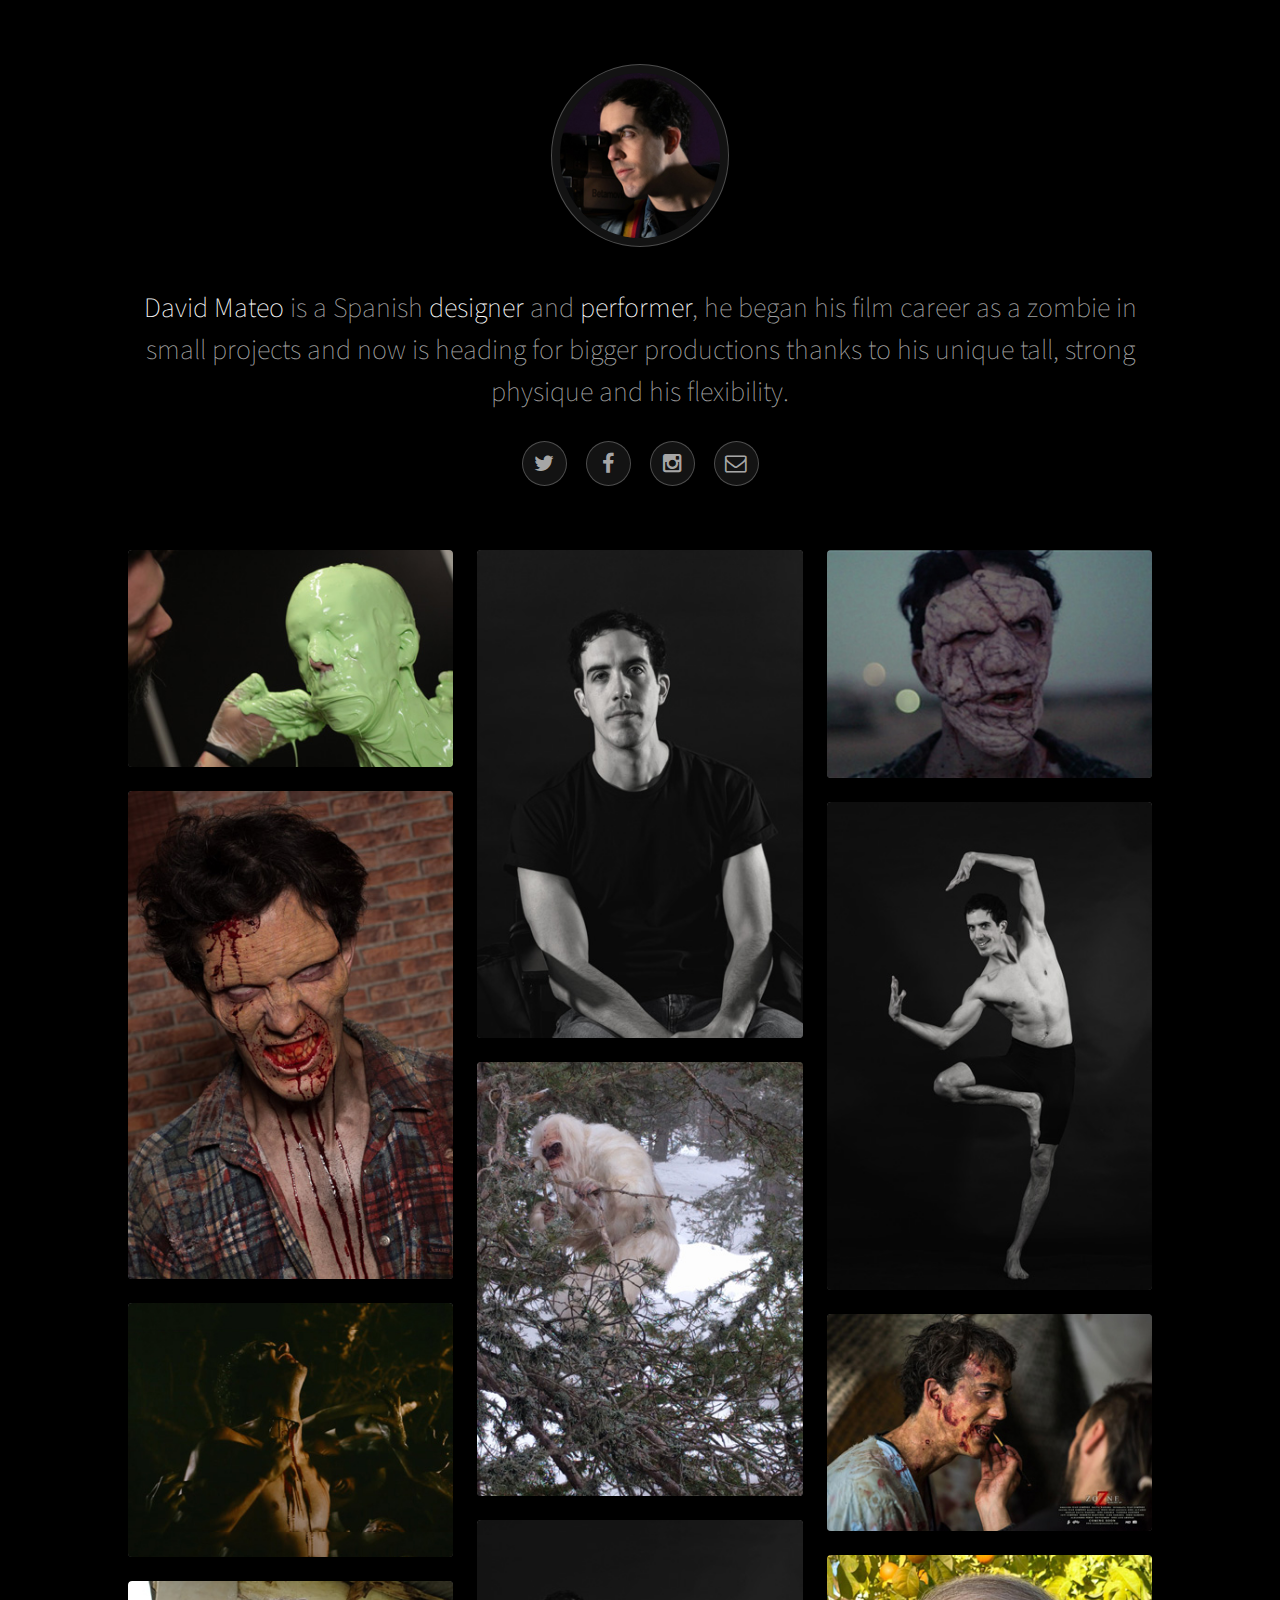
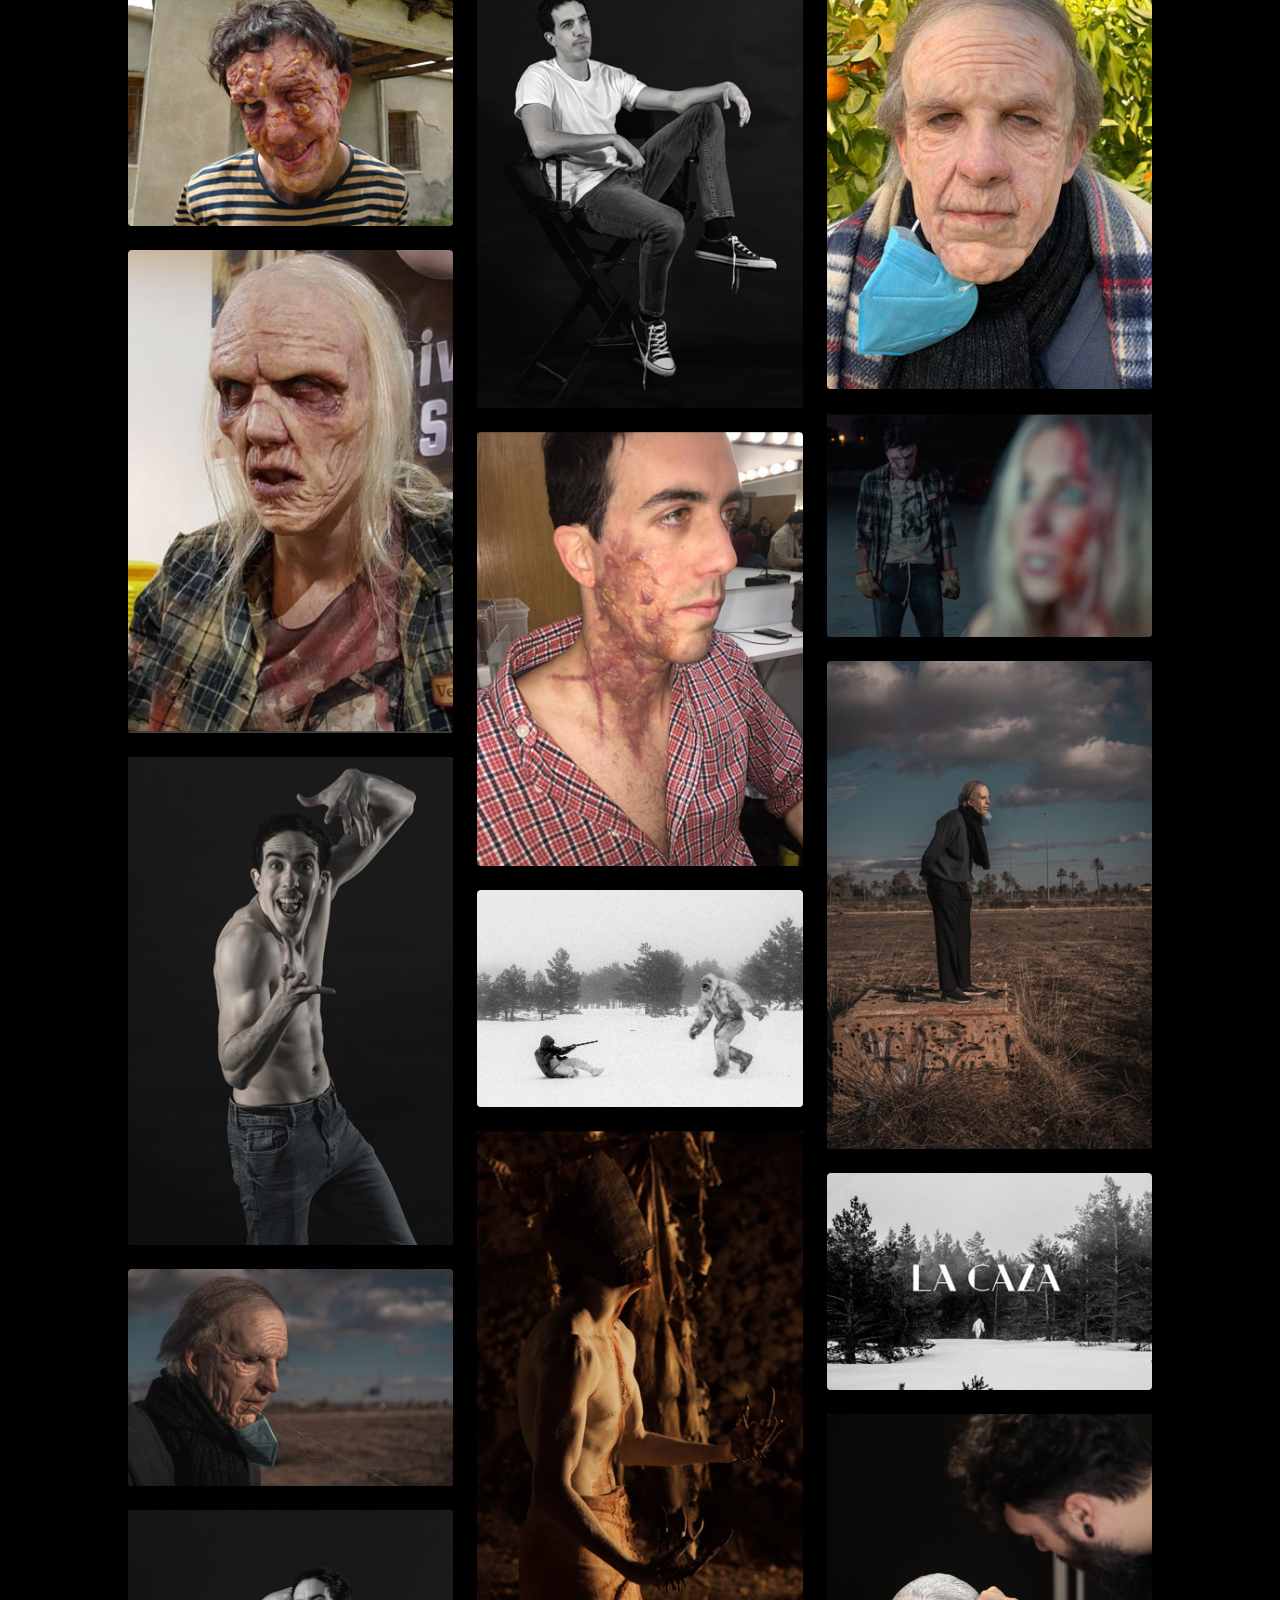
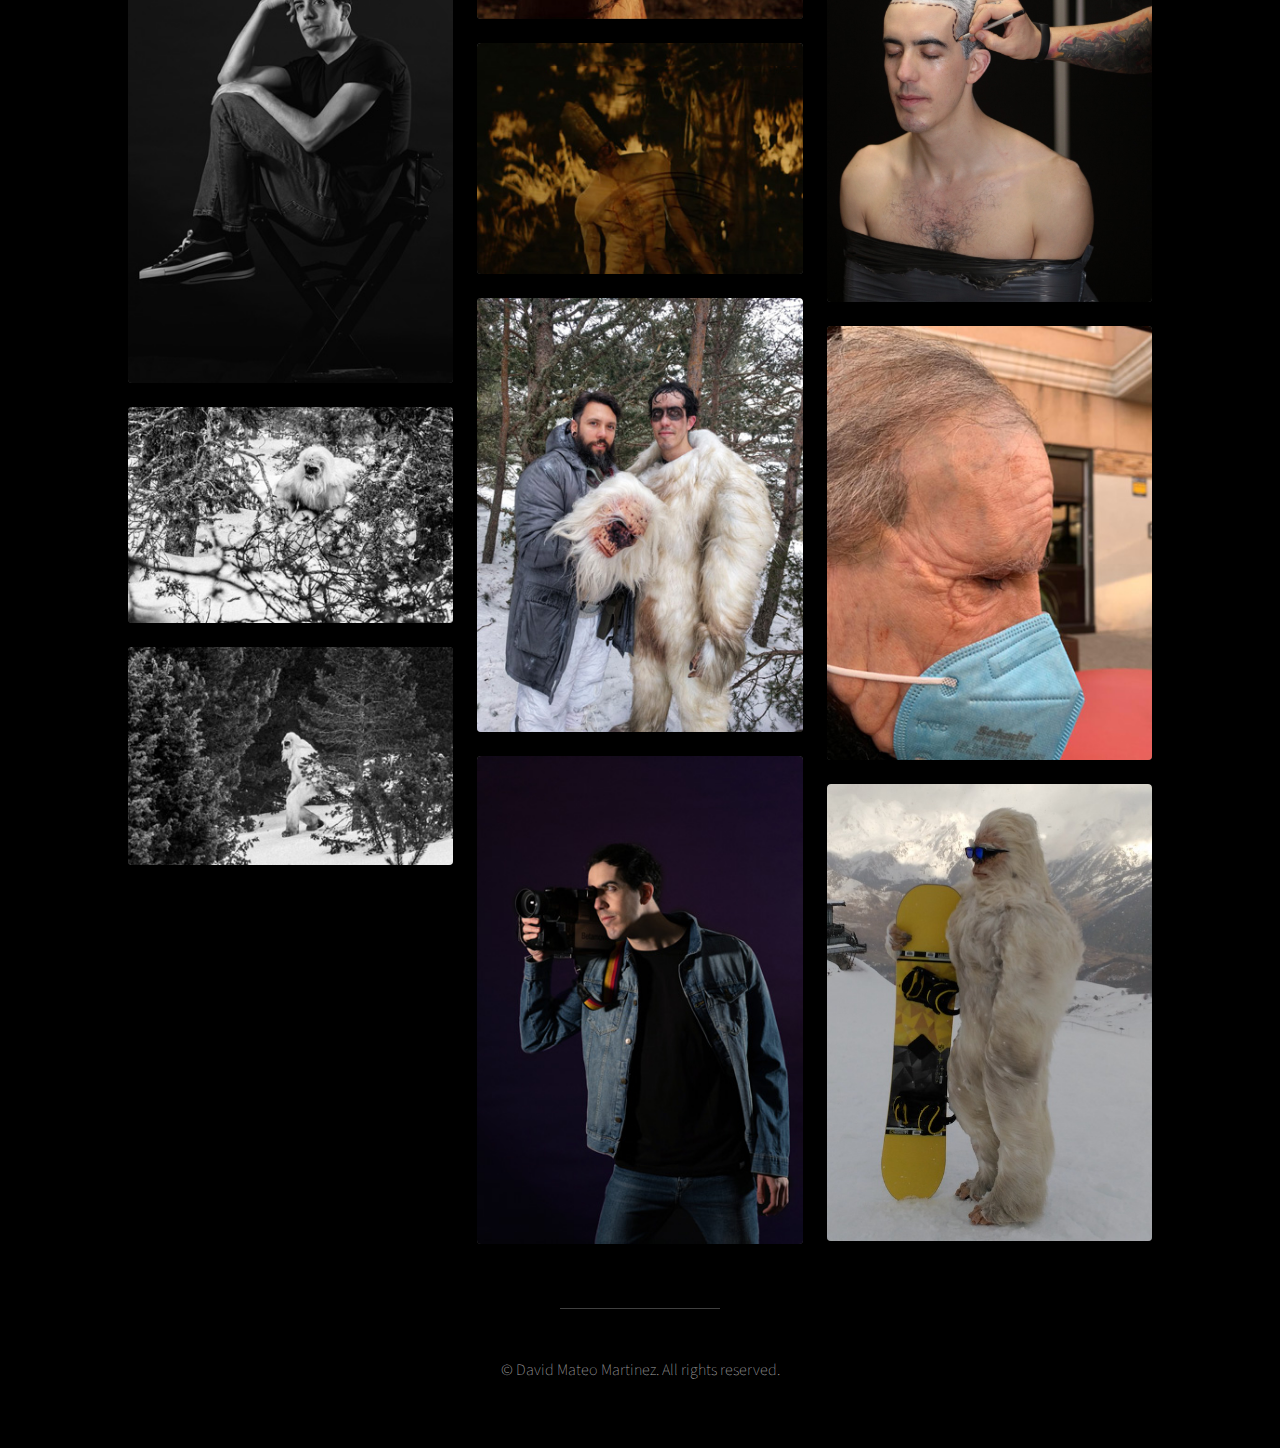
==== commit a45e72a3: "text correction" ====
--- a/index.html
+++ b/index.html
@@ -1,12 +1,8 @@
 <!DOCTYPE HTML>
-<!--
-	Visualize by TEMPLATED
-	templated.co @templatedco
-	Released for free under the Creative Commons Attribution 3.0 license (templated.co/license)
--->
+
 <html>
 	<head>
-		<title>Visualize by TEMPLATED</title>
+		<title>David Mateo Performance Actor</title>
 		<meta charset="utf-8" />
 		<meta name="viewport" content="width=device-width, initial-scale=1" />
 		<link rel="stylesheet" href="assets/css/main.css" />
@@ -19,7 +15,7 @@
 				<!-- Header -->
 					<header id="header">
 						<span class="avatar"><img src="images/avatar.jpg" alt="" /></span>
-						<h1><strong>David Mateo</strong>  is a Spanish <strong>designer</strong> and <strong>performer</strong>, he began his film career as a zombie in small projects and now is heading for bigger productions thanks to his unique tall and strong physique and his flexibility.</h1>
+						<h1><strong>David Mateo</strong>  is a Spanish <strong>designer</strong> and <strong>performer</strong>, he began his film career as a zombie in small projects and now is heading for bigger productions thanks to his unique tall, strong physique and his flexibility.</h1>
 						<ul class="icons">
 							<li><a href="https://twitter.com/Davigi" class="icon style2 fa-twitter"><span class="label">Twitter</span></a></li>
 							<li><a href="https://www.facebook.com/davigi" class="icon style2 fa-facebook"><span class="label">Facebook</span></a></li>
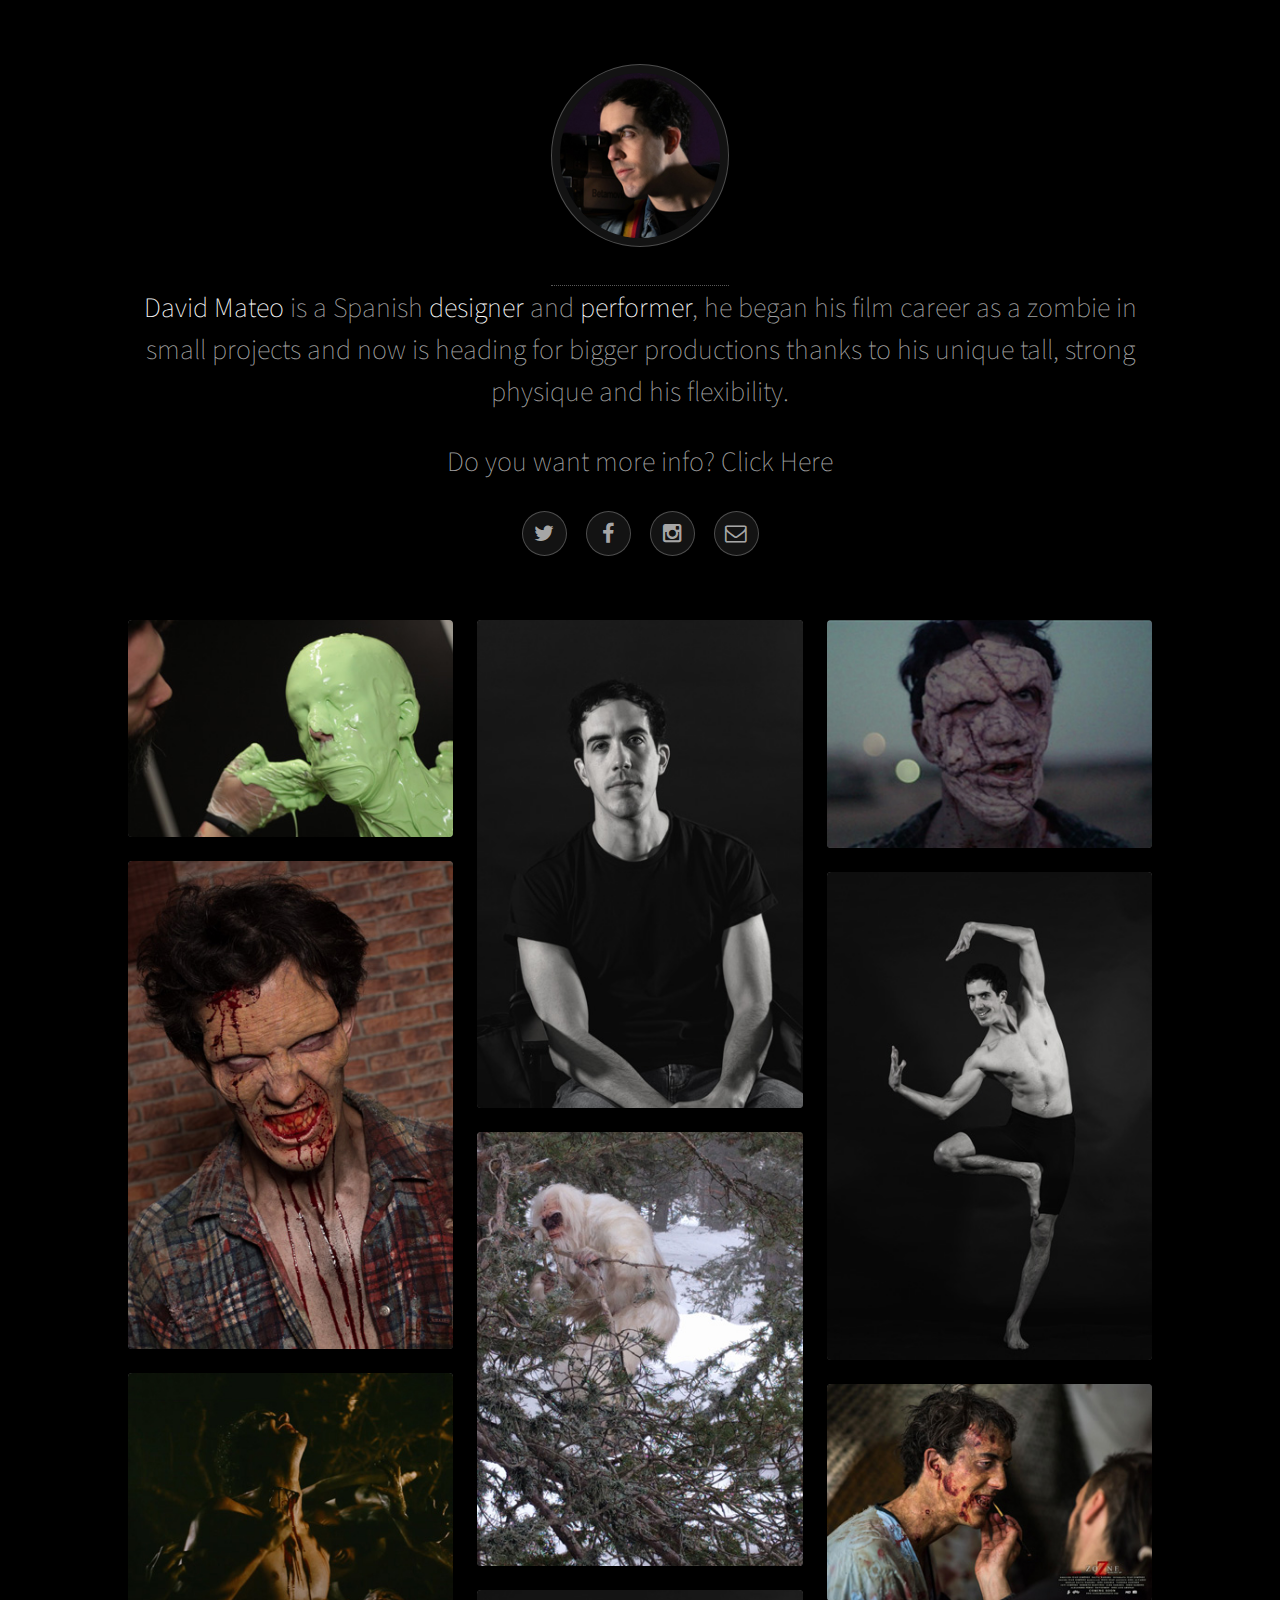
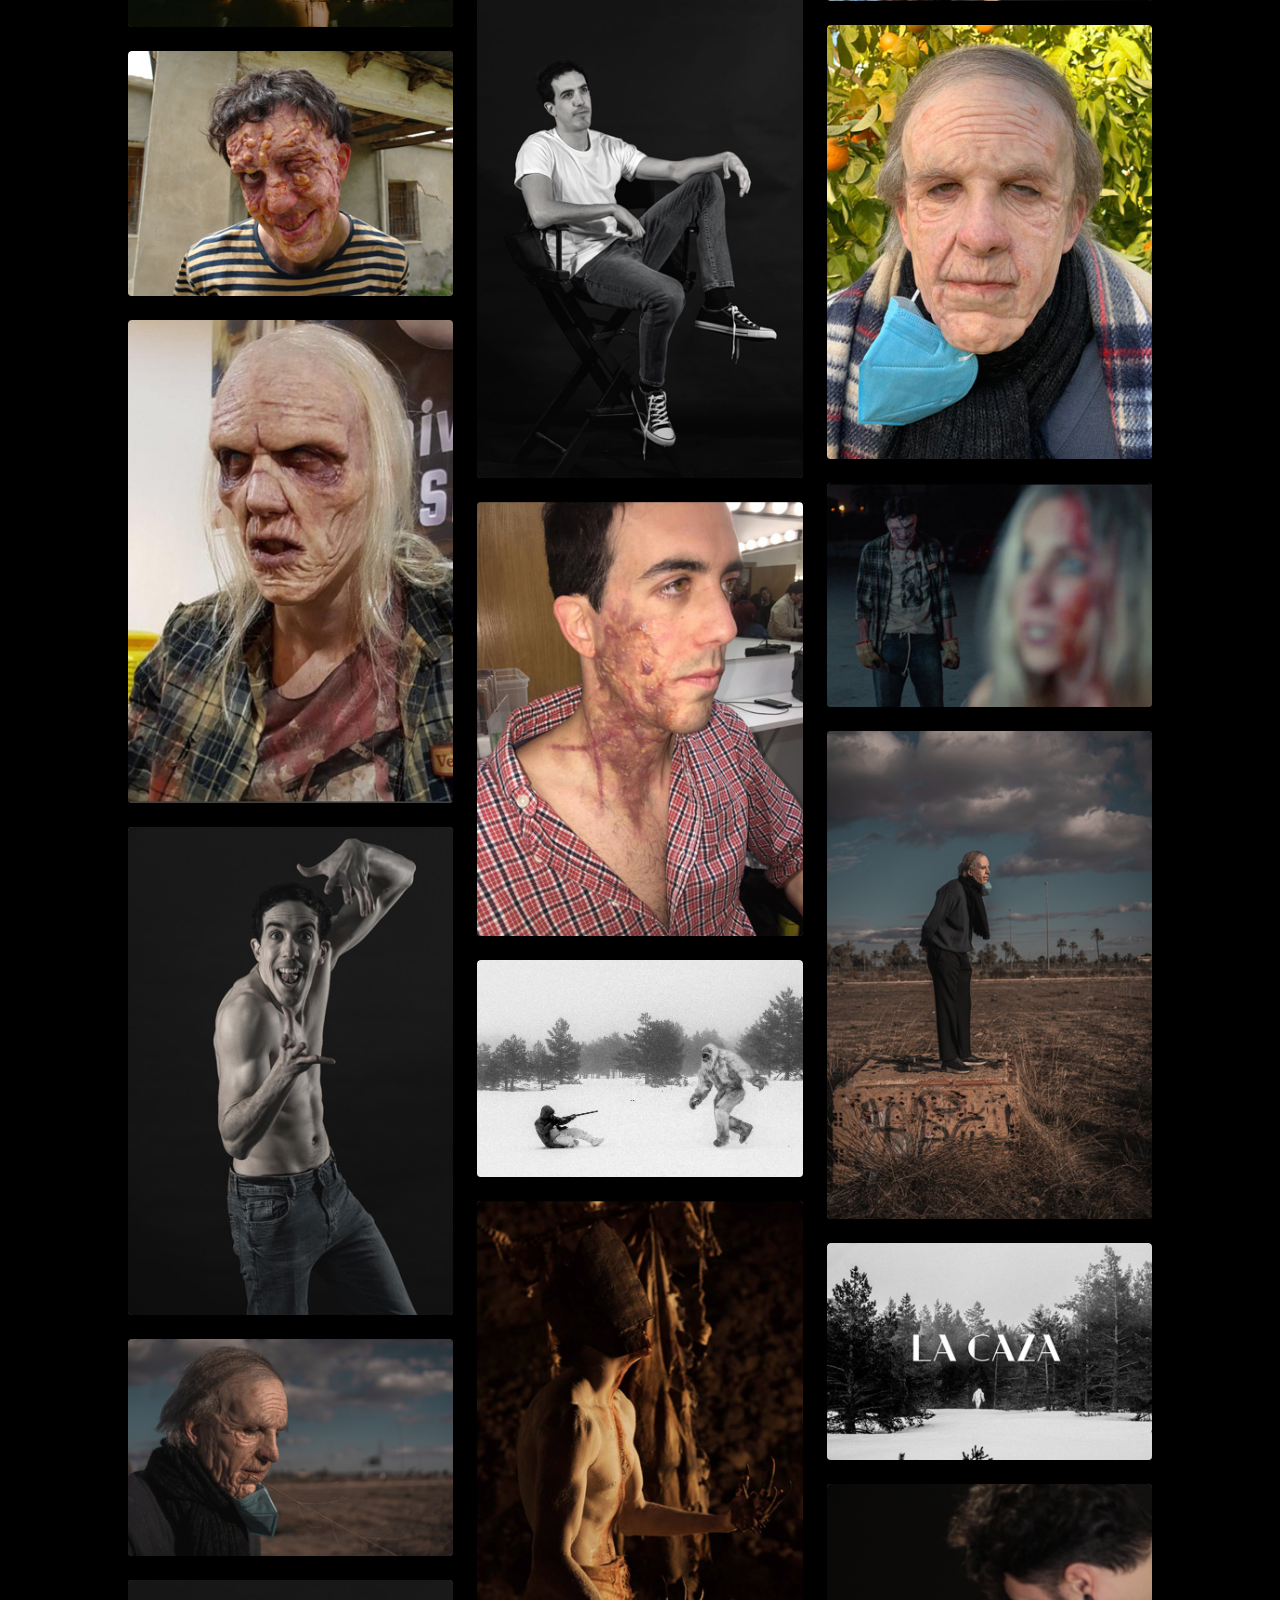
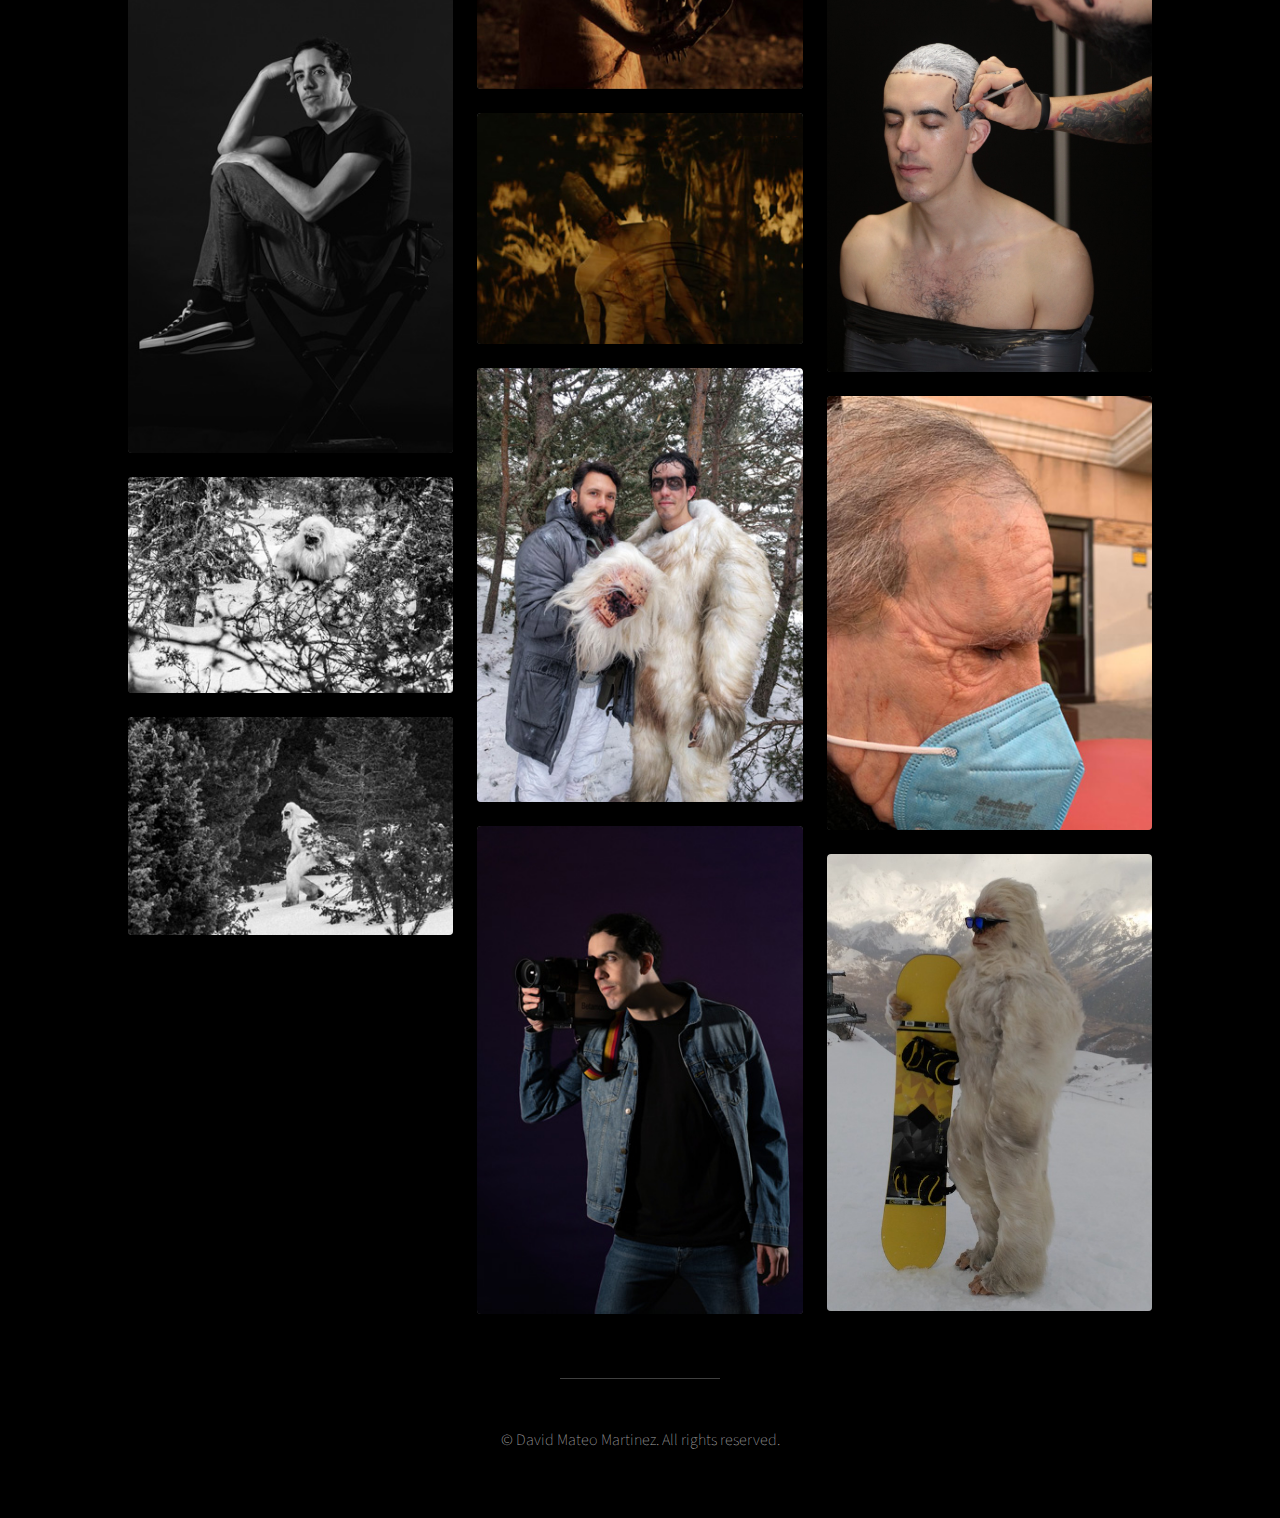
==== commit 7cd182a1: "Info page added" ====
--- a/index.html
+++ b/index.html
@@ -14,8 +14,9 @@
 
 				<!-- Header -->
 					<header id="header">
-						<span class="avatar"><img src="images/avatar.jpg" alt="" /></span>
+						<a href="index.html"><span class="avatar"><img src="images/avatar.jpg" alt="" /></span></a>
 						<h1><strong>David Mateo</strong>  is a Spanish <strong>designer</strong> and <strong>performer</strong>, he began his film career as a zombie in small projects and now is heading for bigger productions thanks to his unique tall, strong physique and his flexibility.</h1>
+						<a href="info.html"><h1>Do you want more info? Click Here</h1></a>
 						<ul class="icons">
 							<li><a href="https://twitter.com/Davigi" class="icon style2 fa-twitter"><span class="label">Twitter</span></a></li>
 							<li><a href="https://www.facebook.com/davigi" class="icon style2 fa-facebook"><span class="label">Facebook</span></a></li>
@@ -31,7 +32,7 @@
 							<section class="thumbnails">
 								<!-- Fila izquierda -->
 								<div>
-									<a href="images/fulls/slime.jpg">
+									<a href="images/fulls/slime.jpeg">
 										<img src="images/thumbs/slime.jpg" alt="" />
 										<!-- <h3>Texto imagen 1</h3> -->
 									</a>
@@ -43,11 +44,11 @@
 										<img src="images/thumbs/Skordas_2.jpg" alt="" />
 										
 									</a>
-									<a href="images/fulls/Radiactive_boy.jpg">
+									<a href="images/fulls/Radiactive_boy.jpeg">
 										<img src="images/thumbs/Radiactive_boy.jpg" alt="" />
 									
 									</a>
-									<a href="images/fulls/zombie_salon.jpg">
+									<a href="images/fulls/zombie_salon.jpeg">
 										<img src="images/thumbs/zombie_salon.jpg" alt="" />
 										
 									</a>
@@ -88,7 +89,7 @@
 										<img src="images/thumbs/photobook-4.jpg" alt="" />
 									
 									</a>
-									<a href="images/fulls/Curso_1.jpg">
+									<a href="images/fulls/Curso_1.jpeg">
 										<img src="images/thumbs/Curso_1.jpg" alt="" />
 										
 									</a>
@@ -104,7 +105,7 @@
 										<img src="images/thumbs/Skordas_3.jpg" alt="" />
 									
 									</a>
-									<a href="images/fulls/Yeti_previa.jpg">
+									<a href="images/fulls/Yeti_previa.jpeg">
 										<img src="images/thumbs/Yeti_previa.jpg" alt="" />
 										
 									</a>
@@ -116,7 +117,7 @@
 								</div>
 								<div>
 									<!-- Fila derecha -->
-									<a href="images/fulls/Venis_2.jpg">
+									<a href="images/fulls/Venis_2.jpeg">
 										<img src="images/thumbs/Venis_2.jpg" alt="" />
 								
 									</a>
--- a/assets/css/main.css
+++ b/assets/css/main.css
@@ -2457,6 +2457,9 @@
 
 		@media screen and (max-width: 980px) {
 
+			.thumbnails a {
+				pointer-events: none
+			}
 			.thumbnails h3 {
 				font-size: 0.8em;
 			}
@@ -2471,6 +2474,7 @@
 
 				.thumbnails a {
 					margin: 0 0 2em 0 !important;
+					pointer-events: none
 				}
 
 				.thumbnails > div {
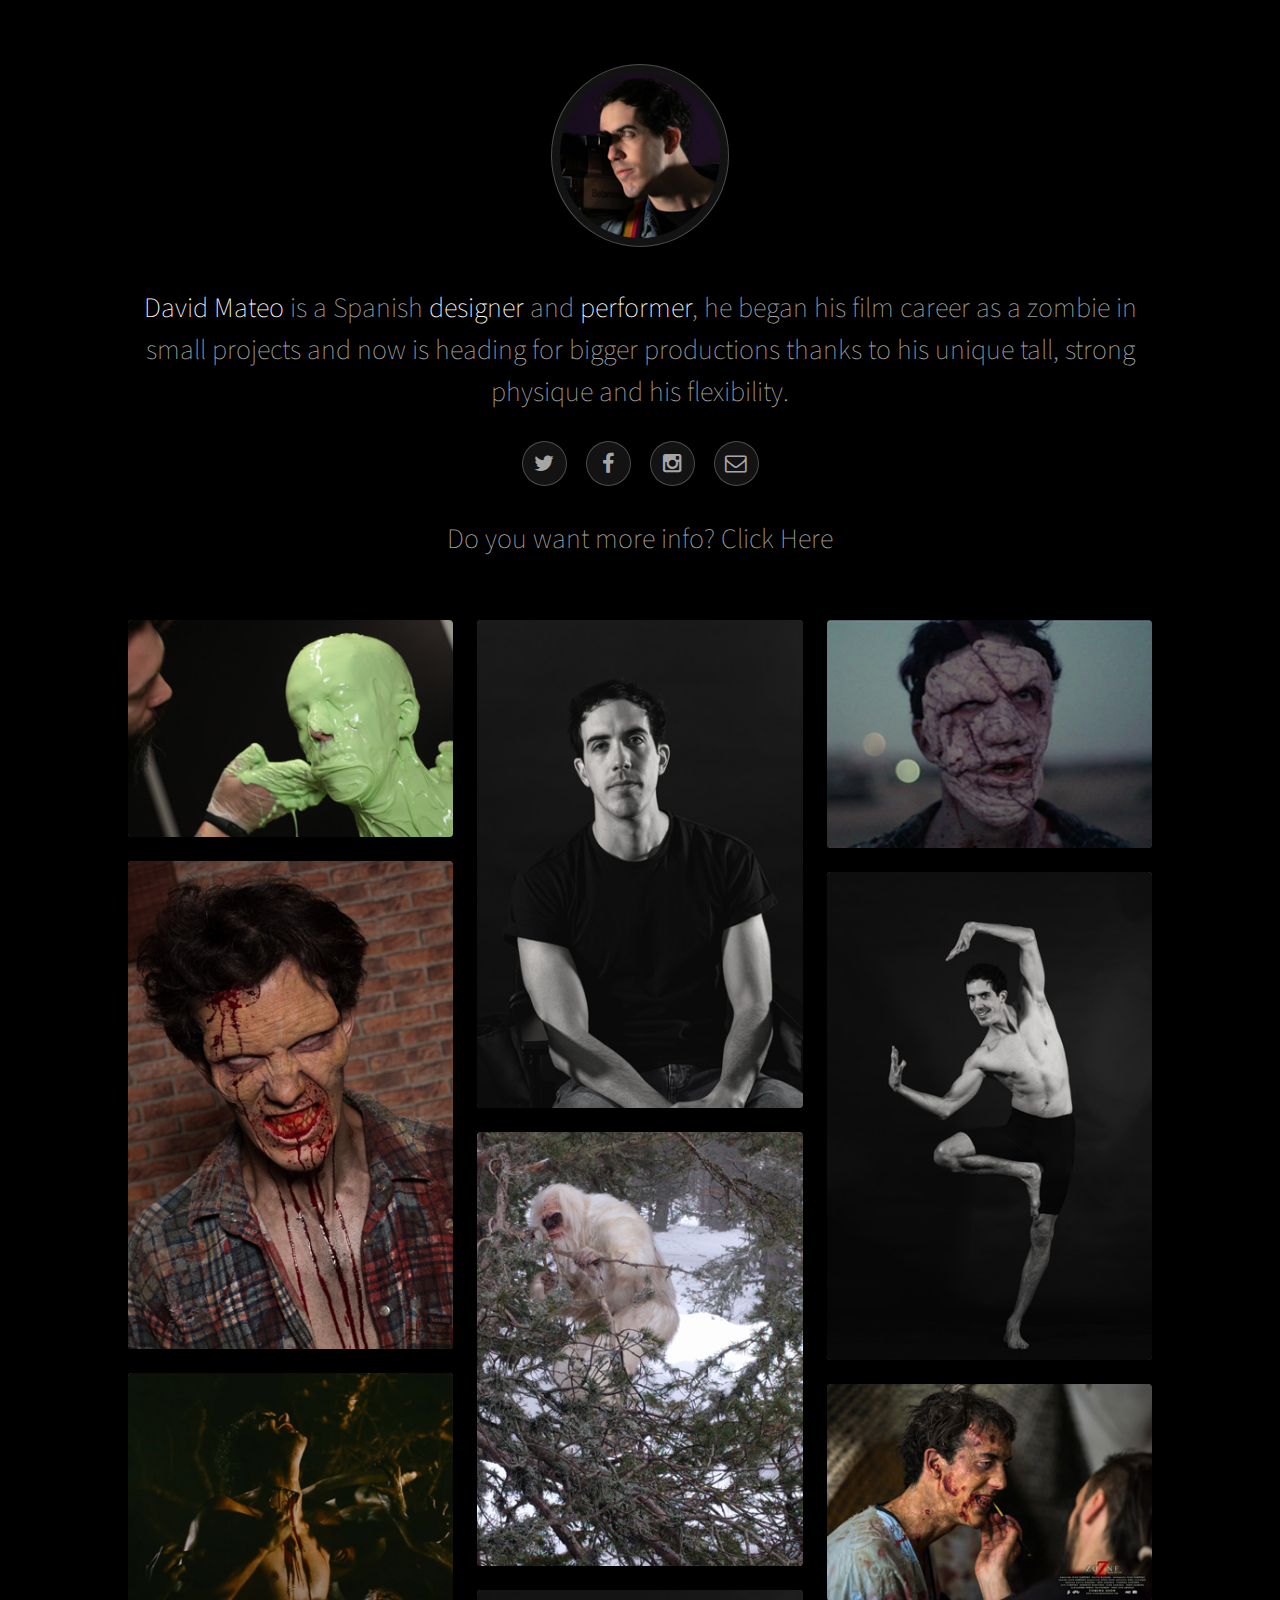
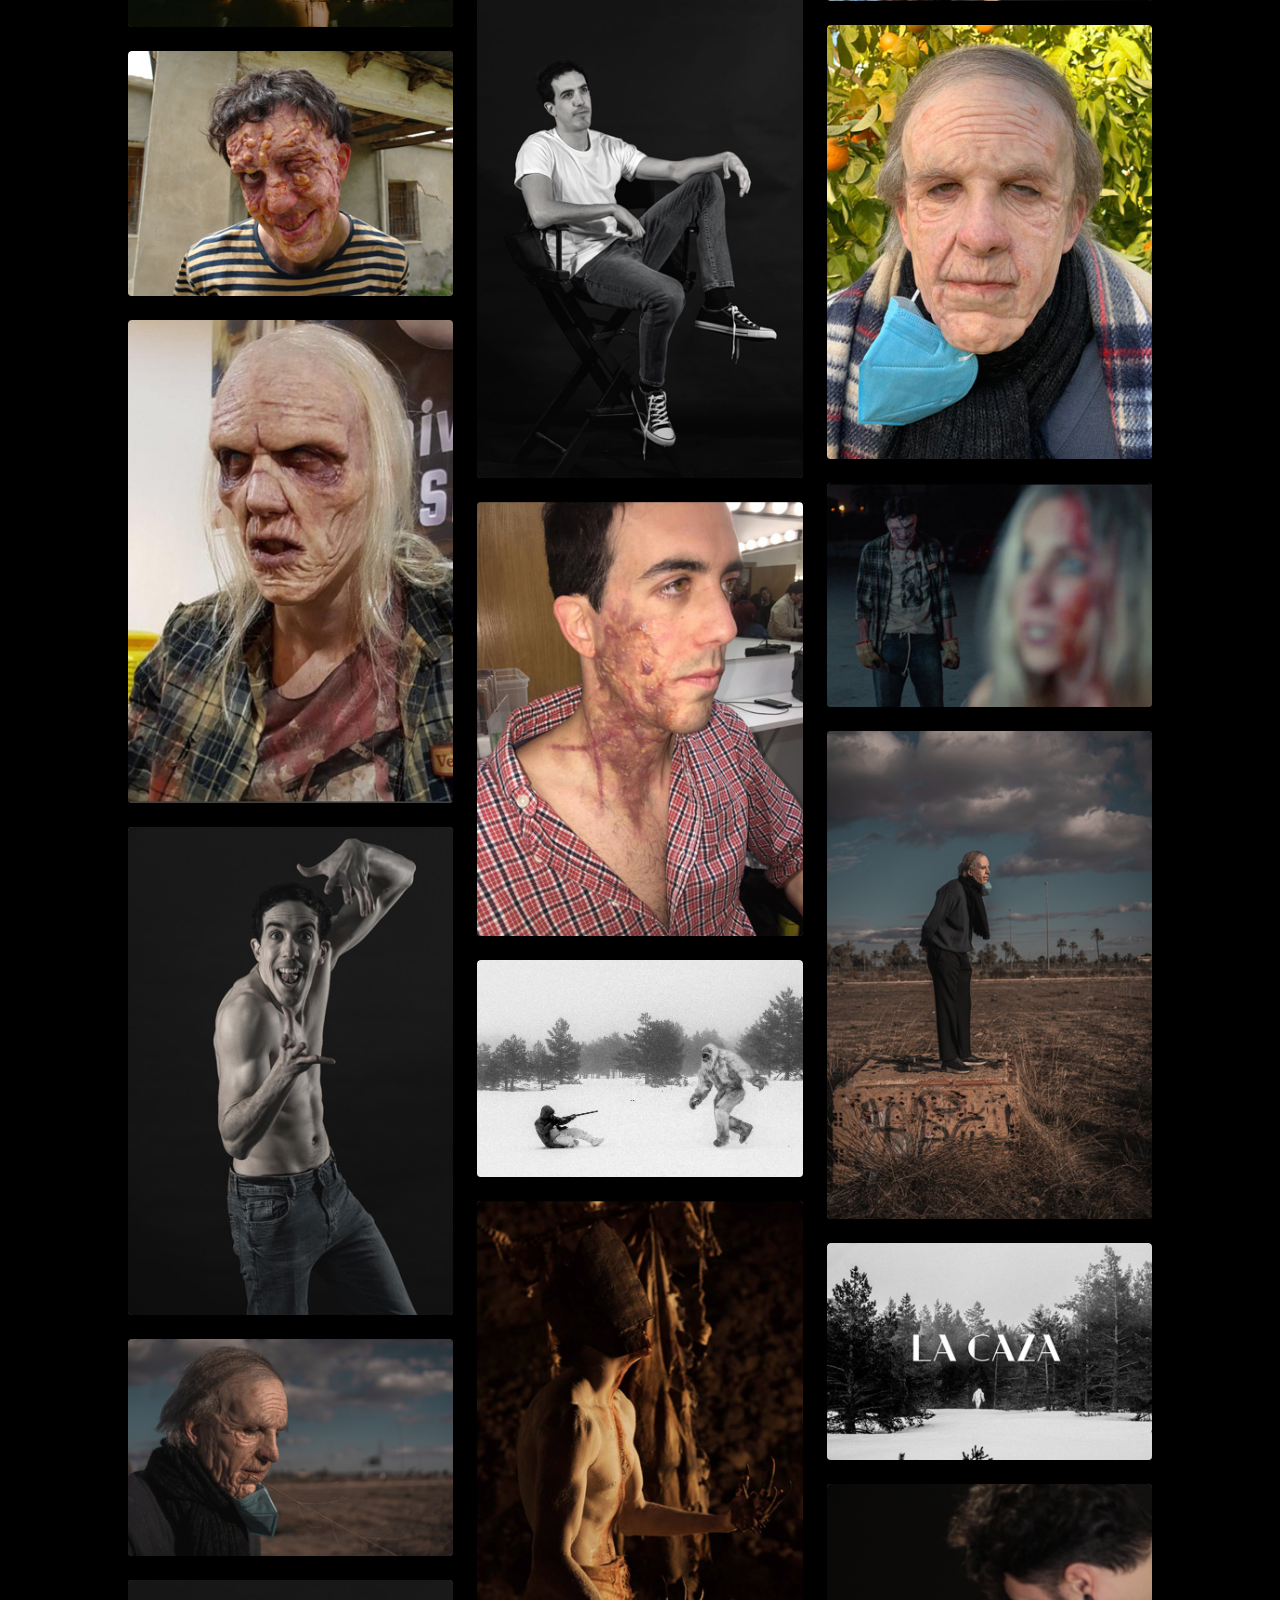
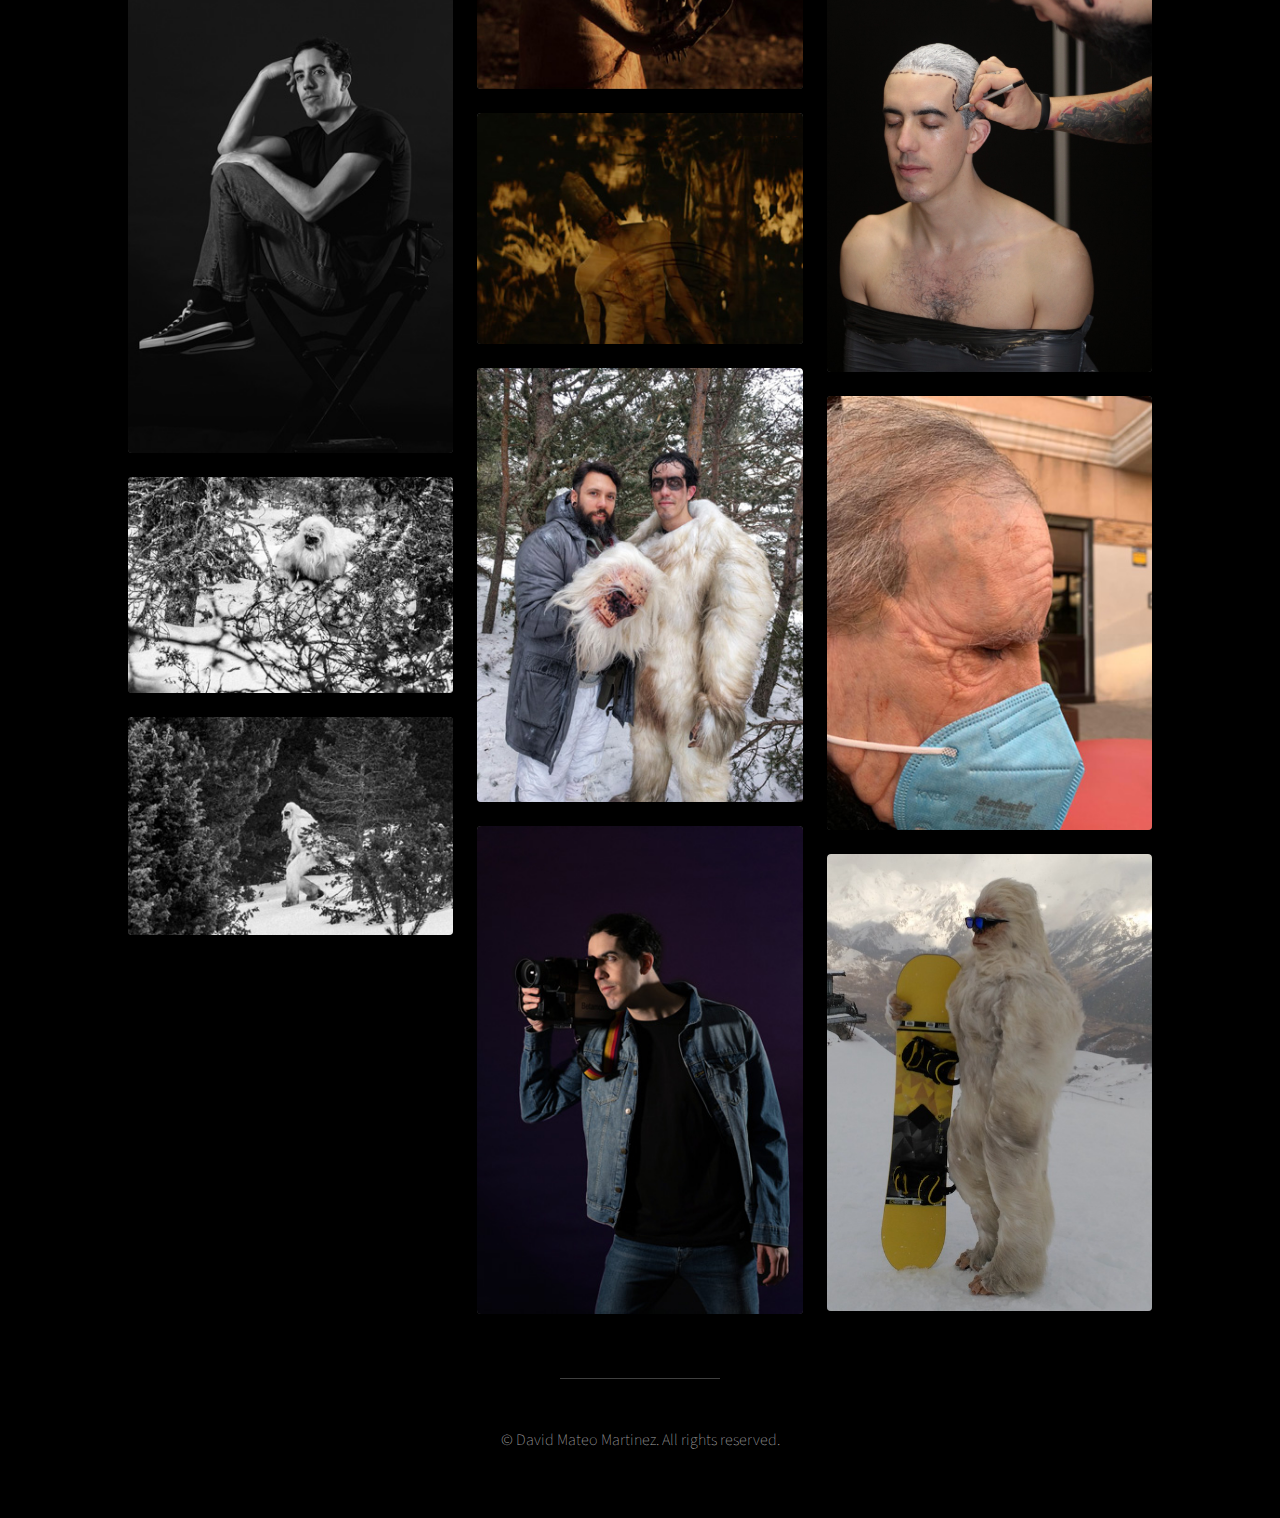
==== commit 630cefe6: "info an img added to info page" ====
--- a/index.html
+++ b/index.html
@@ -14,15 +14,16 @@
 
 				<!-- Header -->
 					<header id="header">
-						<a href="index.html"><span class="avatar"><img src="images/avatar.jpg" alt="" /></span></a>
+						<span class="avatar"><img src="images/avatar.jpg" alt="" /></span>
 						<h1><strong>David Mateo</strong>  is a Spanish <strong>designer</strong> and <strong>performer</strong>, he began his film career as a zombie in small projects and now is heading for bigger productions thanks to his unique tall, strong physique and his flexibility.</h1>
-						<a href="info.html"><h1>Do you want more info? Click Here</h1></a>
+						
 						<ul class="icons">
 							<li><a href="https://twitter.com/Davigi" class="icon style2 fa-twitter"><span class="label">Twitter</span></a></li>
 							<li><a href="https://www.facebook.com/davigi" class="icon style2 fa-facebook"><span class="label">Facebook</span></a></li>
 							<li><a href="https://www.instagram.com/davigimon/" class="icon style2 fa-instagram"><span class="label">Instagram</span></a></li>
 							<li><a href="mailto:davigides@gmail.com" class="icon style2 fa-envelope-o"><span class="label">Email</span></a></li>
 						</ul>
+						<a href="info.html"><h1>Do you want more info? Click Here</h1></a>
 					</header>
 
 				<!-- Main -->
